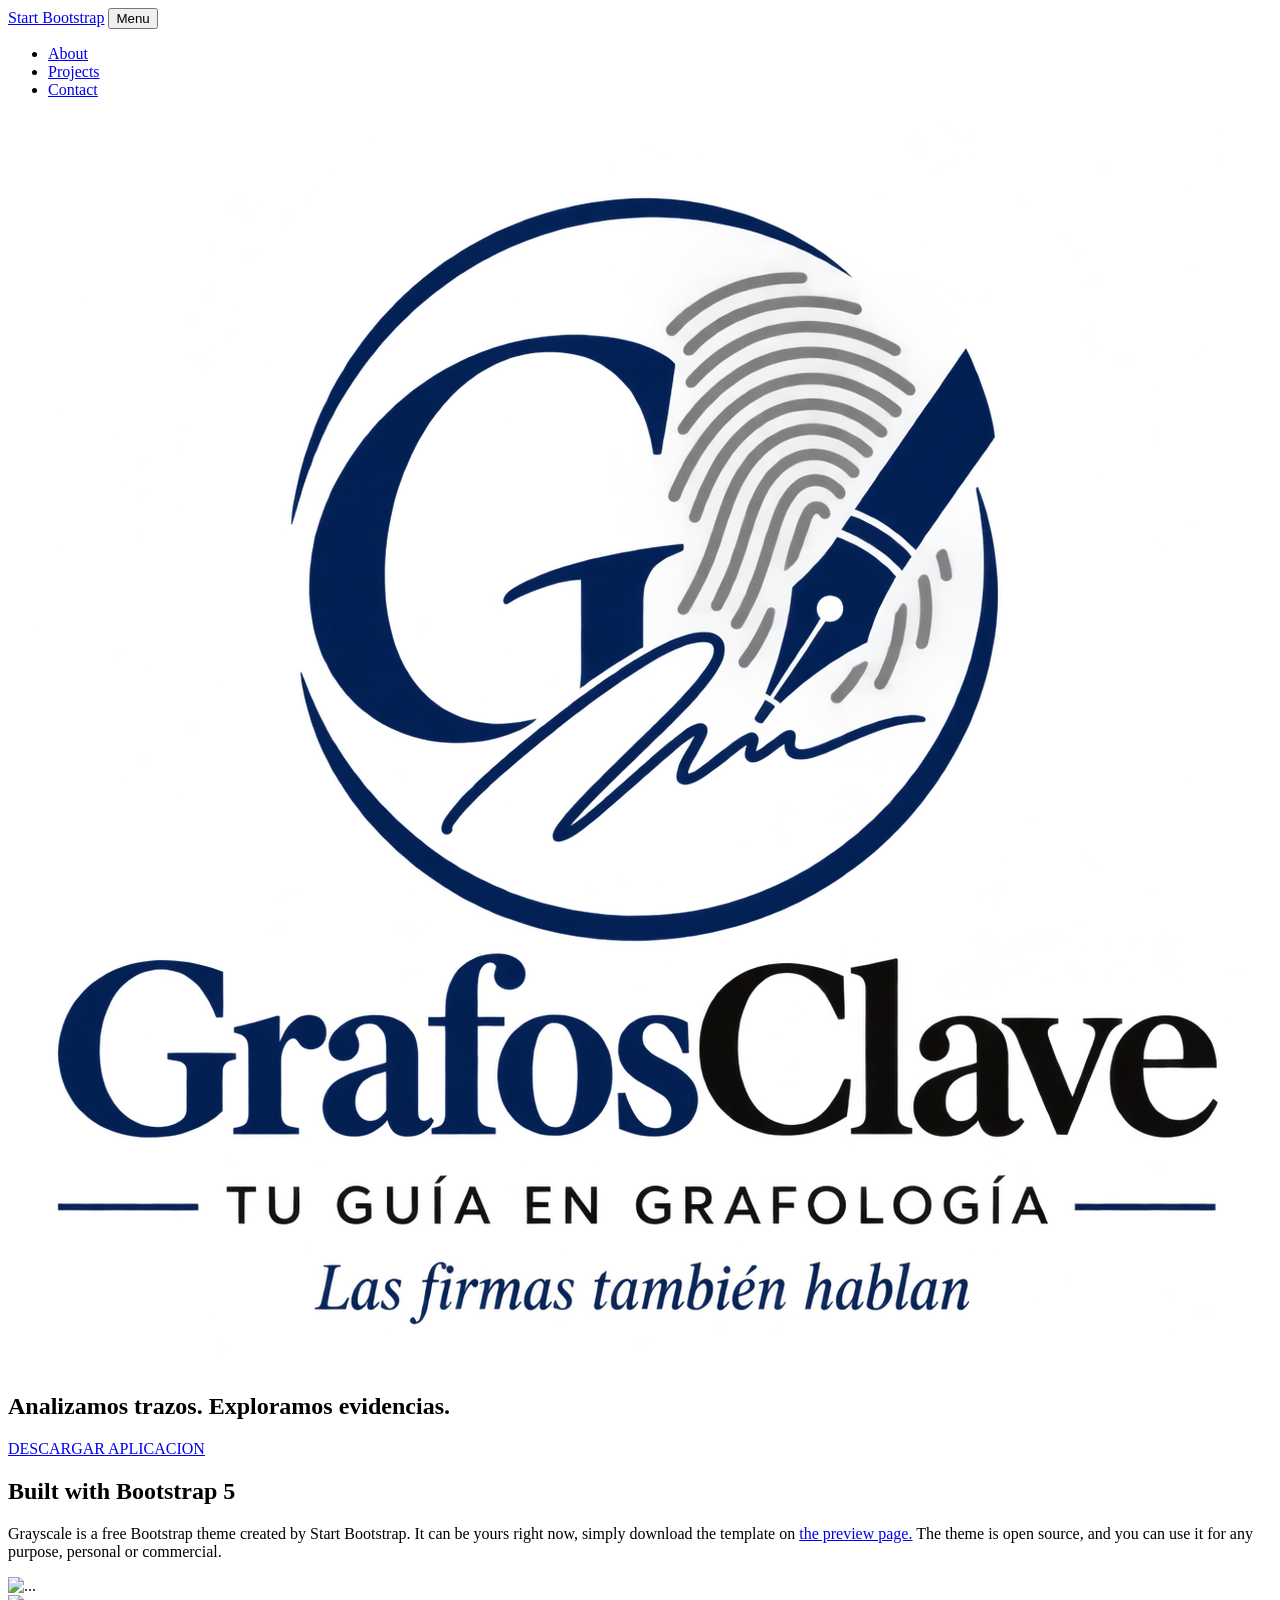
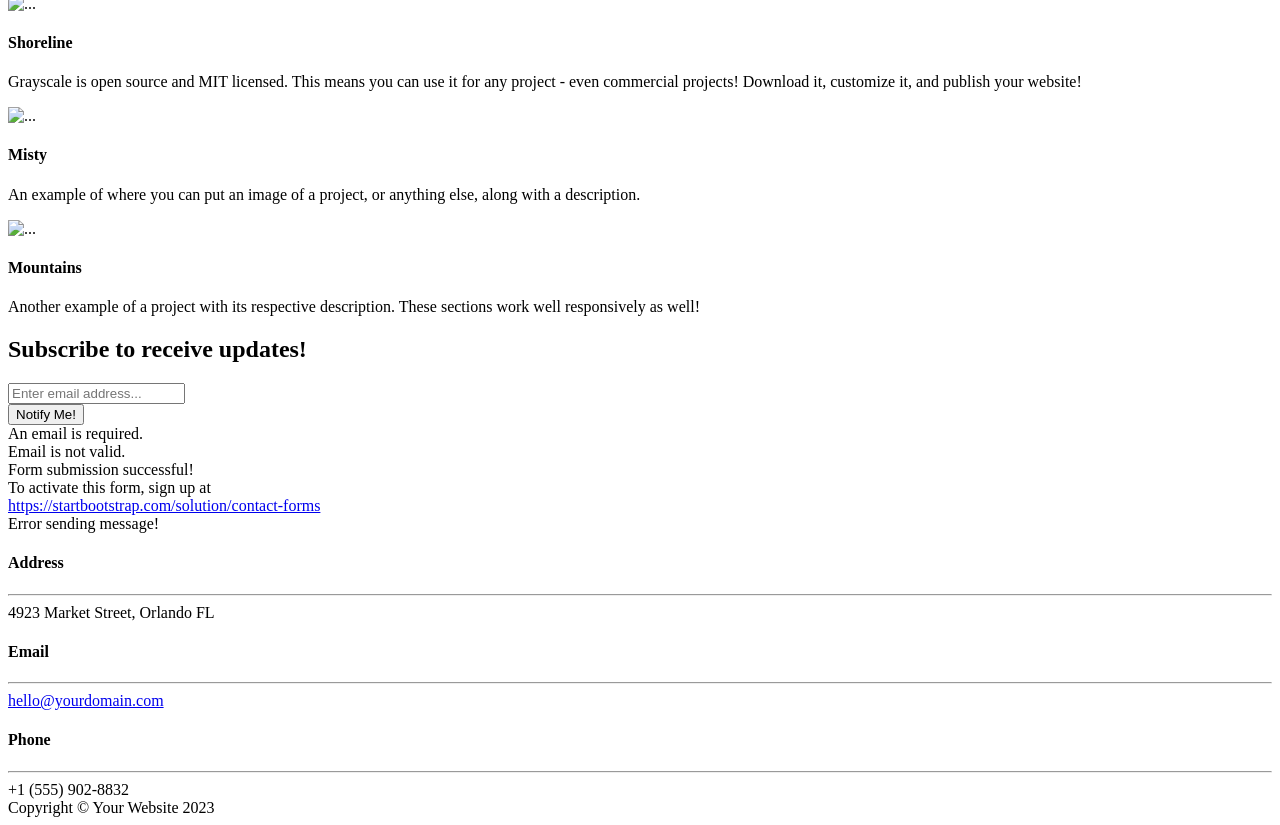
==== index.html @ 54fe7eb7 "Update index.html" ====
<!DOCTYPE html>
<html lang="en">
    <head>
        <meta charset="utf-8" />
        <meta name="viewport" content="width=device-width, initial-scale=1, shrink-to-fit=no" />
        <meta name="description" content="" />
        <meta name="author" content="" />
        <title>Grayscale - Start Bootstrap Theme</title>
        <link rel="icon" type="image/x-icon" href="assets/favicon.ico" />
        <!-- Font Awesome icons (free version)-->
        <script src="https://use.fontawesome.com/releases/v6.3.0/js/all.js" crossorigin="anonymous"></script>
        <!-- Google fonts-->
        <link href="https://fonts.googleapis.com/css?family=Varela+Round" rel="stylesheet" />
        <link href="https://fonts.googleapis.com/css?family=Nunito:200,200i,300,300i,400,400i,600,600i,700,700i,800,800i,900,900i" rel="stylesheet" />
        <!-- Core theme CSS (includes Bootstrap)-->
        <link href="css/styles.css" rel="stylesheet" />
    </head>
    <body id="page-top">
        <!-- Navigation-->
        <nav class="navbar navbar-expand-lg navbar-light fixed-top" id="mainNav">
            <div class="container px-4 px-lg-5">
                <a class="navbar-brand" href="#page-top">Start Bootstrap</a>
                <button class="navbar-toggler navbar-toggler-right" type="button" data-bs-toggle="collapse" data-bs-target="#navbarResponsive" aria-controls="navbarResponsive" aria-expanded="false" aria-label="Toggle navigation">
                    Menu
                    <i class="fas fa-bars"></i>
                </button>
                <div class="collapse navbar-collapse" id="navbarResponsive">
                    <ul class="navbar-nav ms-auto">
                        <li class="nav-item"><a class="nav-link" href="#about">About</a></li>
                        <li class="nav-item"><a class="nav-link" href="#projects">Projects</a></li>
                        <li class="nav-item"><a class="nav-link" href="#signup">Contact</a></li>
                    </ul>
                </div>
            </div>
        </nav>
        <!-- Masthead-->
        <header class="masthead">
            <div class="container px-4 px-lg-5 d-flex h-100 align-items-center justify-content-center">
                <div class="d-flex justify-content-center">
                    <div class="text-center">
                       <img src="assets/img/grafoslogo.png"
                     alt="Logo"
                     class="logo-pagina mb-4">
                        <h2 class="text-white-50 mx-auto mt-2 mb-5">Analizamos trazos. Exploramos evidencias.</h2>
                        <a class="btn btn-primary" href="##">DESCARGAR APLICACION</a>
                    </div>
                </div>
            </div>
        </header>
        <!-- About-->
        <section class="about-section text-center" id="about">
            <div class="container px-4 px-lg-5">
                <div class="row gx-4 gx-lg-5 justify-content-center">
                    <div class="col-lg-8">
                        <h2 class="text-white mb-4">Built with Bootstrap 5</h2>
                        <p class="text-white-50">
                            Grayscale is a free Bootstrap theme created by Start Bootstrap. It can be yours right now, simply download the template on
                            <a href="https://startbootstrap.com/theme/grayscale/">the preview page.</a>
                            The theme is open source, and you can use it for any purpose, personal or commercial.
                        </p>
                    </div>
                </div>
                <img class="img-fluid" src="assets/img/ipad.png" alt="..." />
            </div>
        </section>
        <!-- Projects-->
        <section class="projects-section bg-light" id="projects">
            <div class="container px-4 px-lg-5">
                <!-- Featured Project Row-->
                <div class="row gx-0 mb-4 mb-lg-5 align-items-center">
                    <div class="col-xl-8 col-lg-7"><img class="img-fluid mb-3 mb-lg-0" src="assets/img/bg-masthead.jpg" alt="..." /></div>
                    <div class="col-xl-4 col-lg-5">
                        <div class="featured-text text-center text-lg-left">
                            <h4>Shoreline</h4>
                            <p class="text-black-50 mb-0">Grayscale is open source and MIT licensed. This means you can use it for any project - even commercial projects! Download it, customize it, and publish your website!</p>
                        </div>
                    </div>
                </div>
                <!-- Project One Row-->
                <div class="row gx-0 mb-5 mb-lg-0 justify-content-center">
                    <div class="col-lg-6"><img class="img-fluid" src="assets/img/demo-image-01.jpg" alt="..." /></div>
                    <div class="col-lg-6">
                        <div class="bg-black text-center h-100 project">
                            <div class="d-flex h-100">
                                <div class="project-text w-100 my-auto text-center text-lg-left">
                                    <h4 class="text-white">Misty</h4>
                                    <p class="mb-0 text-white-50">An example of where you can put an image of a project, or anything else, along with a description.</p>
                                </div>
                            </div>
                        </div>
                    </div>
                </div>
                <!-- Project Two Row-->
                <div class="row gx-0 justify-content-center">
                    <div class="col-lg-6"><img class="img-fluid" src="assets/img/demo-image-02.jpg" alt="..." /></div>
                    <div class="col-lg-6 order-lg-first">
                        <div class="bg-black text-center h-100 project">
                            <div class="d-flex h-100">
                                <div class="project-text w-100 my-auto text-center text-lg-right">
                                    <h4 class="text-white">Mountains</h4>
                                    <p class="mb-0 text-white-50">Another example of a project with its respective description. These sections work well responsively as well!</p>
                                </div>
                            </div>
                        </div>
                    </div>
                </div>
            </div>
        </section>
        <!-- Signup-->
        <section class="signup-section" id="signup">
            <div class="container px-4 px-lg-5">
                <div class="row gx-4 gx-lg-5">
                    <div class="col-md-10 col-lg-8 mx-auto text-center">
                        <i class="far fa-paper-plane fa-2x mb-2 text-white"></i>
                        <h2 class="text-white mb-5">Subscribe to receive updates!</h2>
                        <!-- * * * * * * * * * * * * * * *-->
                        <!-- * * SB Forms Contact Form * *-->
                        <!-- * * * * * * * * * * * * * * *-->
                        <!-- This form is pre-integrated with SB Forms.-->
                        <!-- To make this form functional, sign up at-->
                        <!-- https://startbootstrap.com/solution/contact-forms-->
                        <!-- to get an API token!-->
                        <form class="form-signup" id="contactForm" data-sb-form-api-token="API_TOKEN">
                            <!-- Email address input-->
                            <div class="row input-group-newsletter">
                                <div class="col"><input class="form-control" id="emailAddress" type="email" placeholder="Enter email address..." aria-label="Enter email address..." data-sb-validations="required,email" /></div>
                                <div class="col-auto"><button class="btn btn-primary disabled" id="submitButton" type="submit">Notify Me!</button></div>
                            </div>
                            <div class="invalid-feedback mt-2" data-sb-feedback="emailAddress:required">An email is required.</div>
                            <div class="invalid-feedback mt-2" data-sb-feedback="emailAddress:email">Email is not valid.</div>
                            <!-- Submit success message-->
                            <!---->
                            <!-- This is what your users will see when the form-->
                            <!-- has successfully submitted-->
                            <div class="d-none" id="submitSuccessMessage">
                                <div class="text-center mb-3 mt-2 text-white">
                                    <div class="fw-bolder">Form submission successful!</div>
                                    To activate this form, sign up at
                                    <br />
                                    <a href="https://startbootstrap.com/solution/contact-forms">https://startbootstrap.com/solution/contact-forms</a>
                                </div>
                            </div>
                            <!-- Submit error message-->
                            <!---->
                            <!-- This is what your users will see when there is-->
                            <!-- an error submitting the form-->
                            <div class="d-none" id="submitErrorMessage"><div class="text-center text-danger mb-3 mt-2">Error sending message!</div></div>
                        </form>
                    </div>
                </div>
            </div>
        </section>
        <!-- Contact-->
        <section class="contact-section bg-black">
            <div class="container px-4 px-lg-5">
                <div class="row gx-4 gx-lg-5">
                    <div class="col-md-4 mb-3 mb-md-0">
                        <div class="card py-4 h-100">
                            <div class="card-body text-center">
                                <i class="fas fa-map-marked-alt text-primary mb-2"></i>
                                <h4 class="text-uppercase m-0">Address</h4>
                                <hr class="my-4 mx-auto" />
                                <div class="small text-black-50">4923 Market Street, Orlando FL</div>
                            </div>
                        </div>
                    </div>
                    <div class="col-md-4 mb-3 mb-md-0">
                        <div class="card py-4 h-100">
                            <div class="card-body text-center">
                                <i class="fas fa-envelope text-primary mb-2"></i>
                                <h4 class="text-uppercase m-0">Email</h4>
                                <hr class="my-4 mx-auto" />
                                <div class="small text-black-50"><a href="#!">hello@yourdomain.com</a></div>
                            </div>
                        </div>
                    </div>
                    <div class="col-md-4 mb-3 mb-md-0">
                        <div class="card py-4 h-100">
                            <div class="card-body text-center">
                                <i class="fas fa-mobile-alt text-primary mb-2"></i>
                                <h4 class="text-uppercase m-0">Phone</h4>
                                <hr class="my-4 mx-auto" />
                                <div class="small text-black-50">+1 (555) 902-8832</div>
                            </div>
                        </div>
                    </div>
                </div>
                <div class="social d-flex justify-content-center">
                    <a class="mx-2" href="#!"><i class="fab fa-twitter"></i></a>
                    <a class="mx-2" href="#!"><i class="fab fa-facebook-f"></i></a>
                    <a class="mx-2" href="#!"><i class="fab fa-github"></i></a>
                </div>
            </div>
        </section>
        <!-- Footer-->
        <footer class="footer bg-black small text-center text-white-50"><div class="container px-4 px-lg-5">Copyright &copy; Your Website 2023</div></footer>
        <!-- Bootstrap core JS-->
        <script src="https://cdn.jsdelivr.net/npm/bootstrap@5.2.3/dist/js/bootstrap.bundle.min.js"></script>
        <!-- Core theme JS-->
        <script src="js/scripts.js"></script>
        <!-- * * * * * * * * * * * * * * * * * * * * * * * * * * * * * * * * * * * * * * * *-->
        <!-- * *                               SB Forms JS                               * *-->
        <!-- * * Activate your form at https://startbootstrap.com/solution/contact-forms * *-->
        <!-- * * * * * * * * * * * * * * * * * * * * * * * * * * * * * * * * * * * * * * * *-->
        <script src="https://cdn.startbootstrap.com/sb-forms-latest.js"></script>
    </body>
</html>
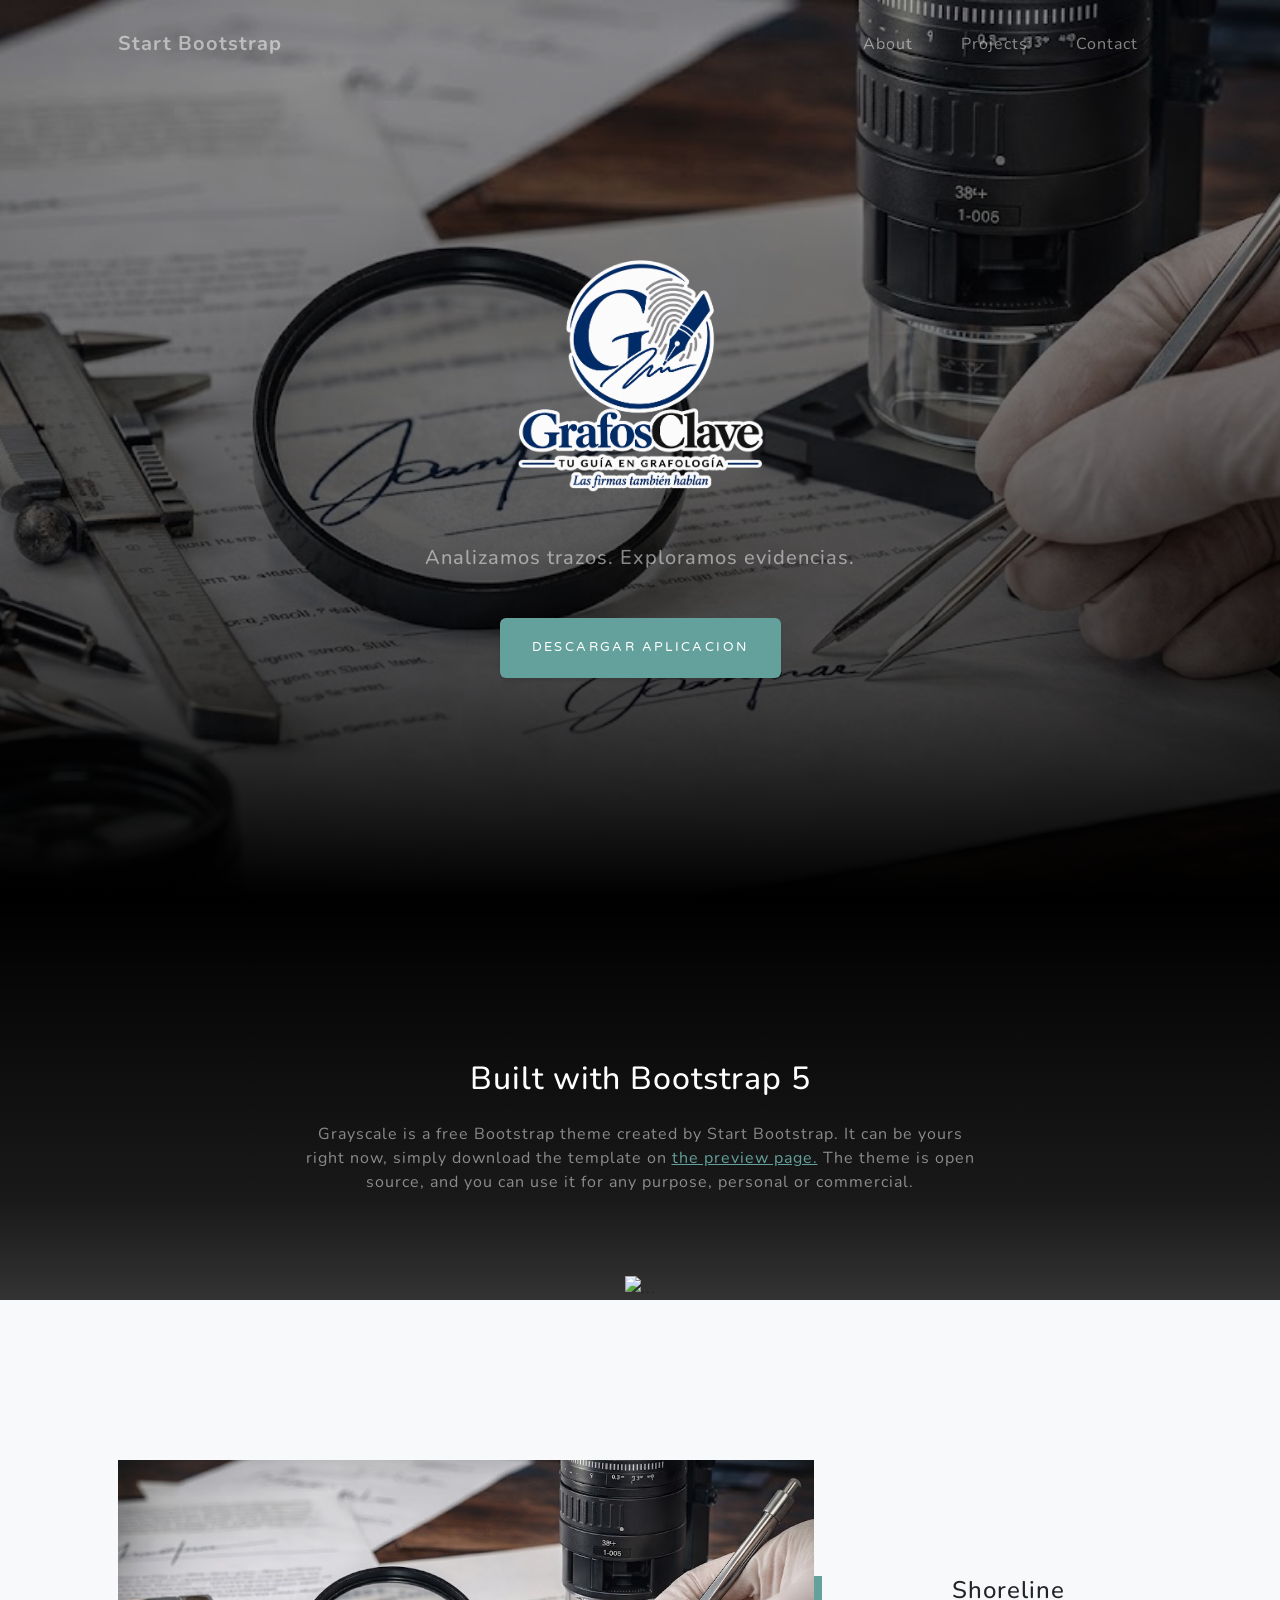
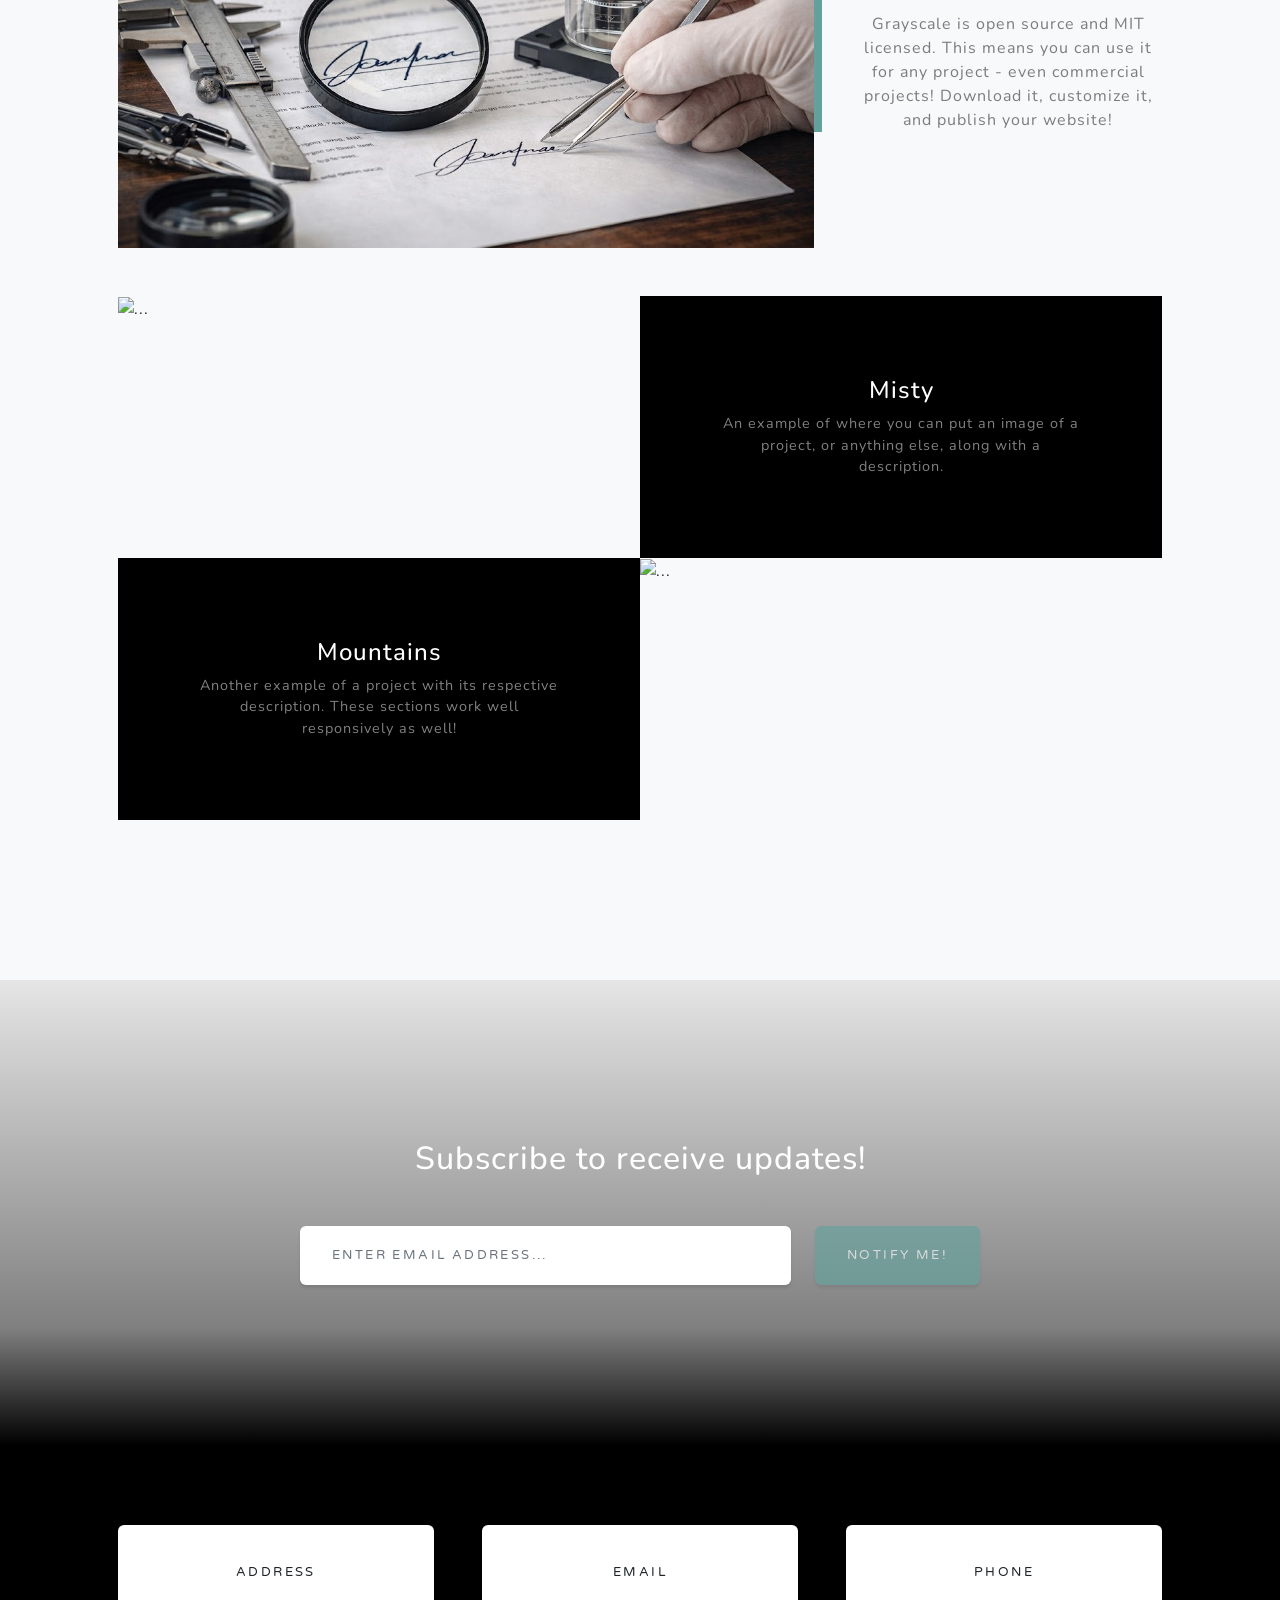
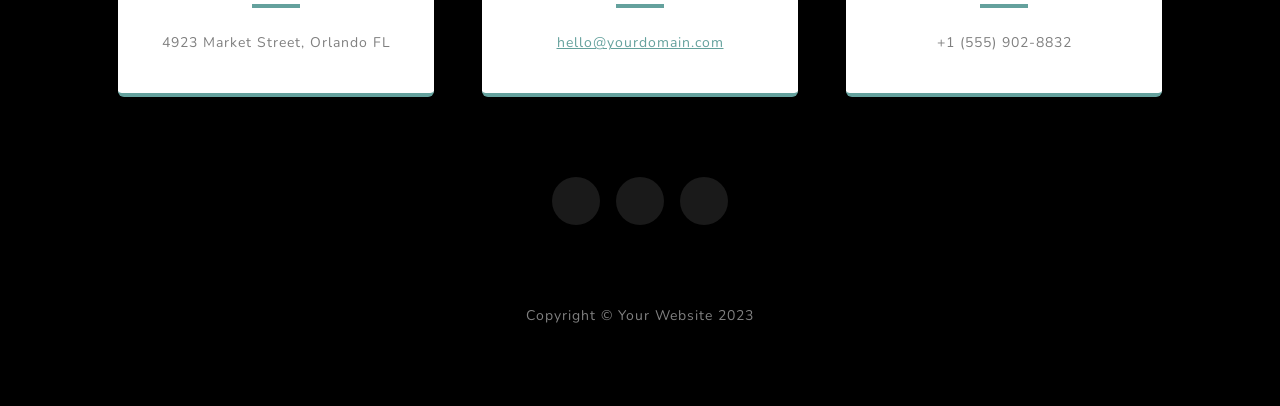
==== commit 4dfd7a1f: "Update index.html" ====
--- a/index.html
+++ b/index.html
@@ -38,7 +38,7 @@
             <div class="container px-4 px-lg-5 d-flex h-100 align-items-center justify-content-center">
                 <div class="d-flex justify-content-center">
                     <div class="text-center">
-                       <img src="assets/img/grafoslogo.png"
+                       <img src="assets/img/Grafoslogo.png"
                      alt="Logo"
                      class="logo-pagina mb-4">
                         <h2 class="text-white-50 mx-auto mt-2 mb-5">Analizamos trazos. Exploramos evidencias.</h2>
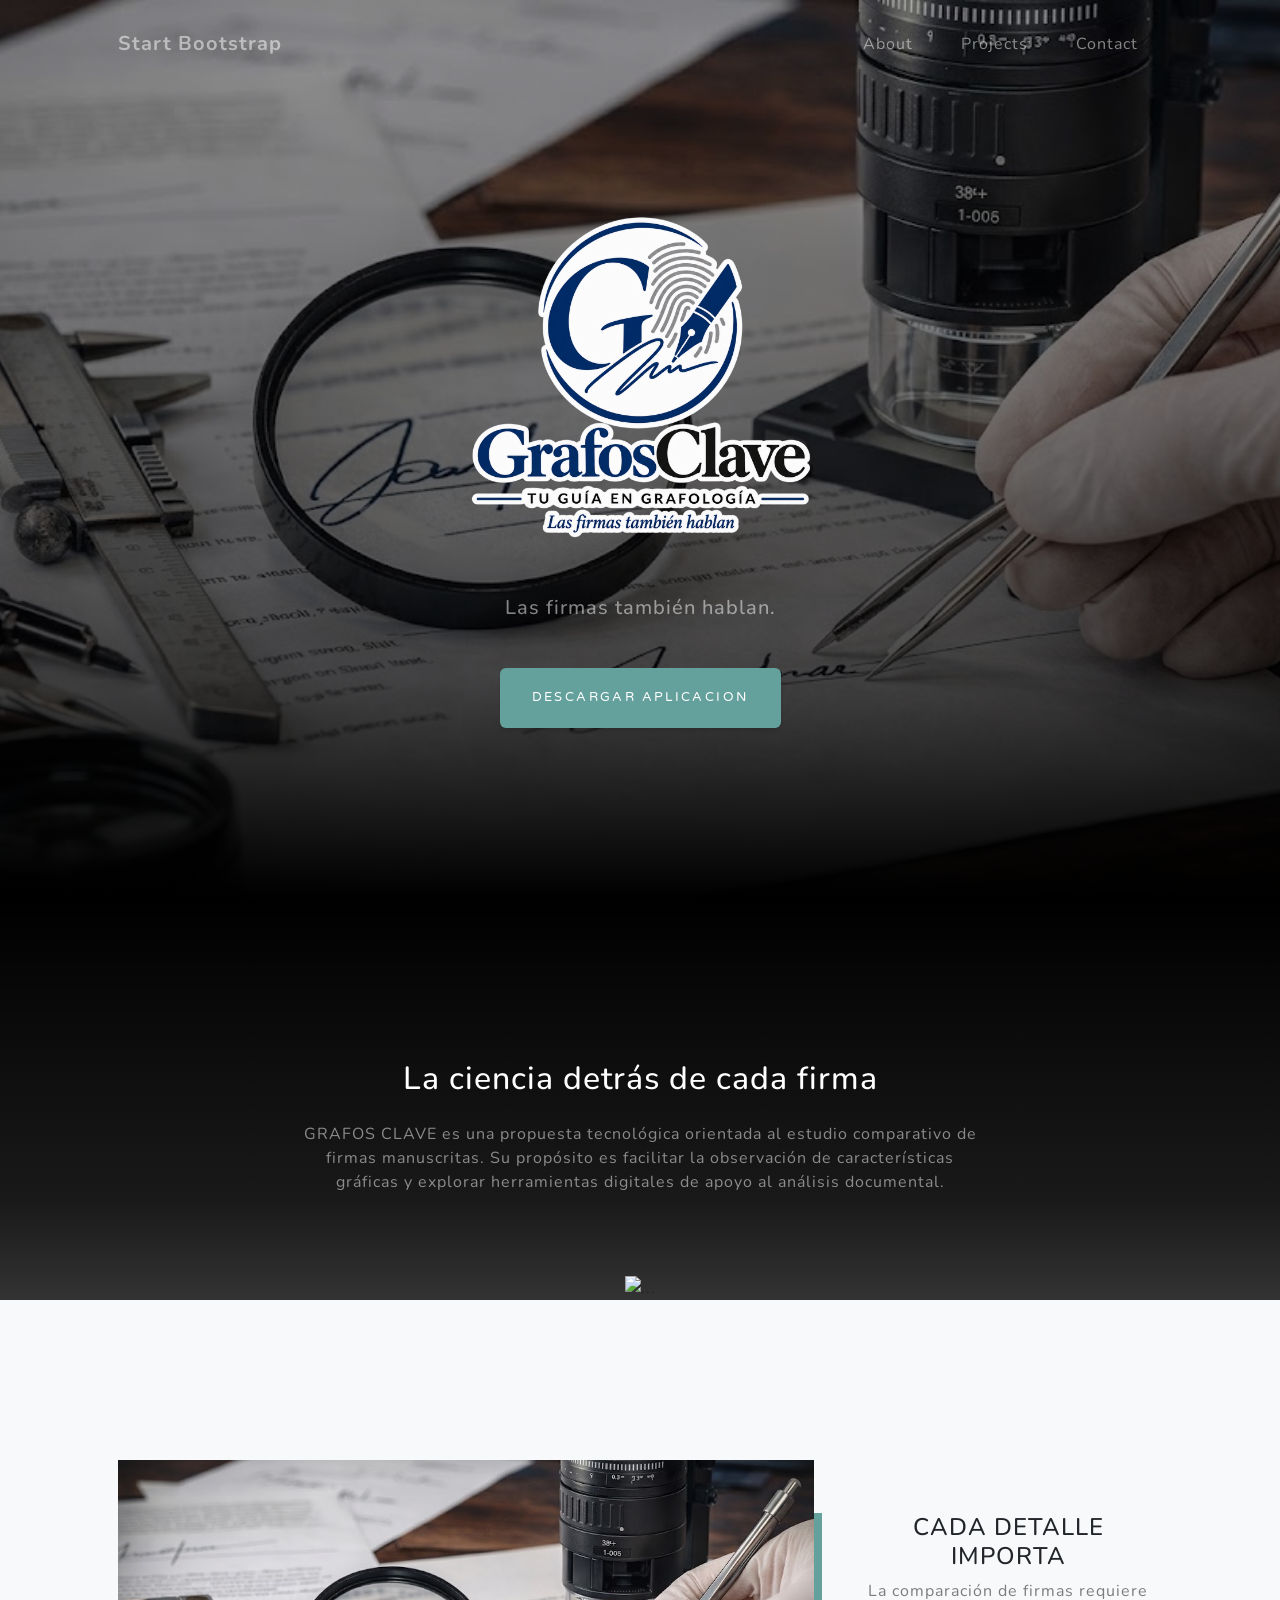
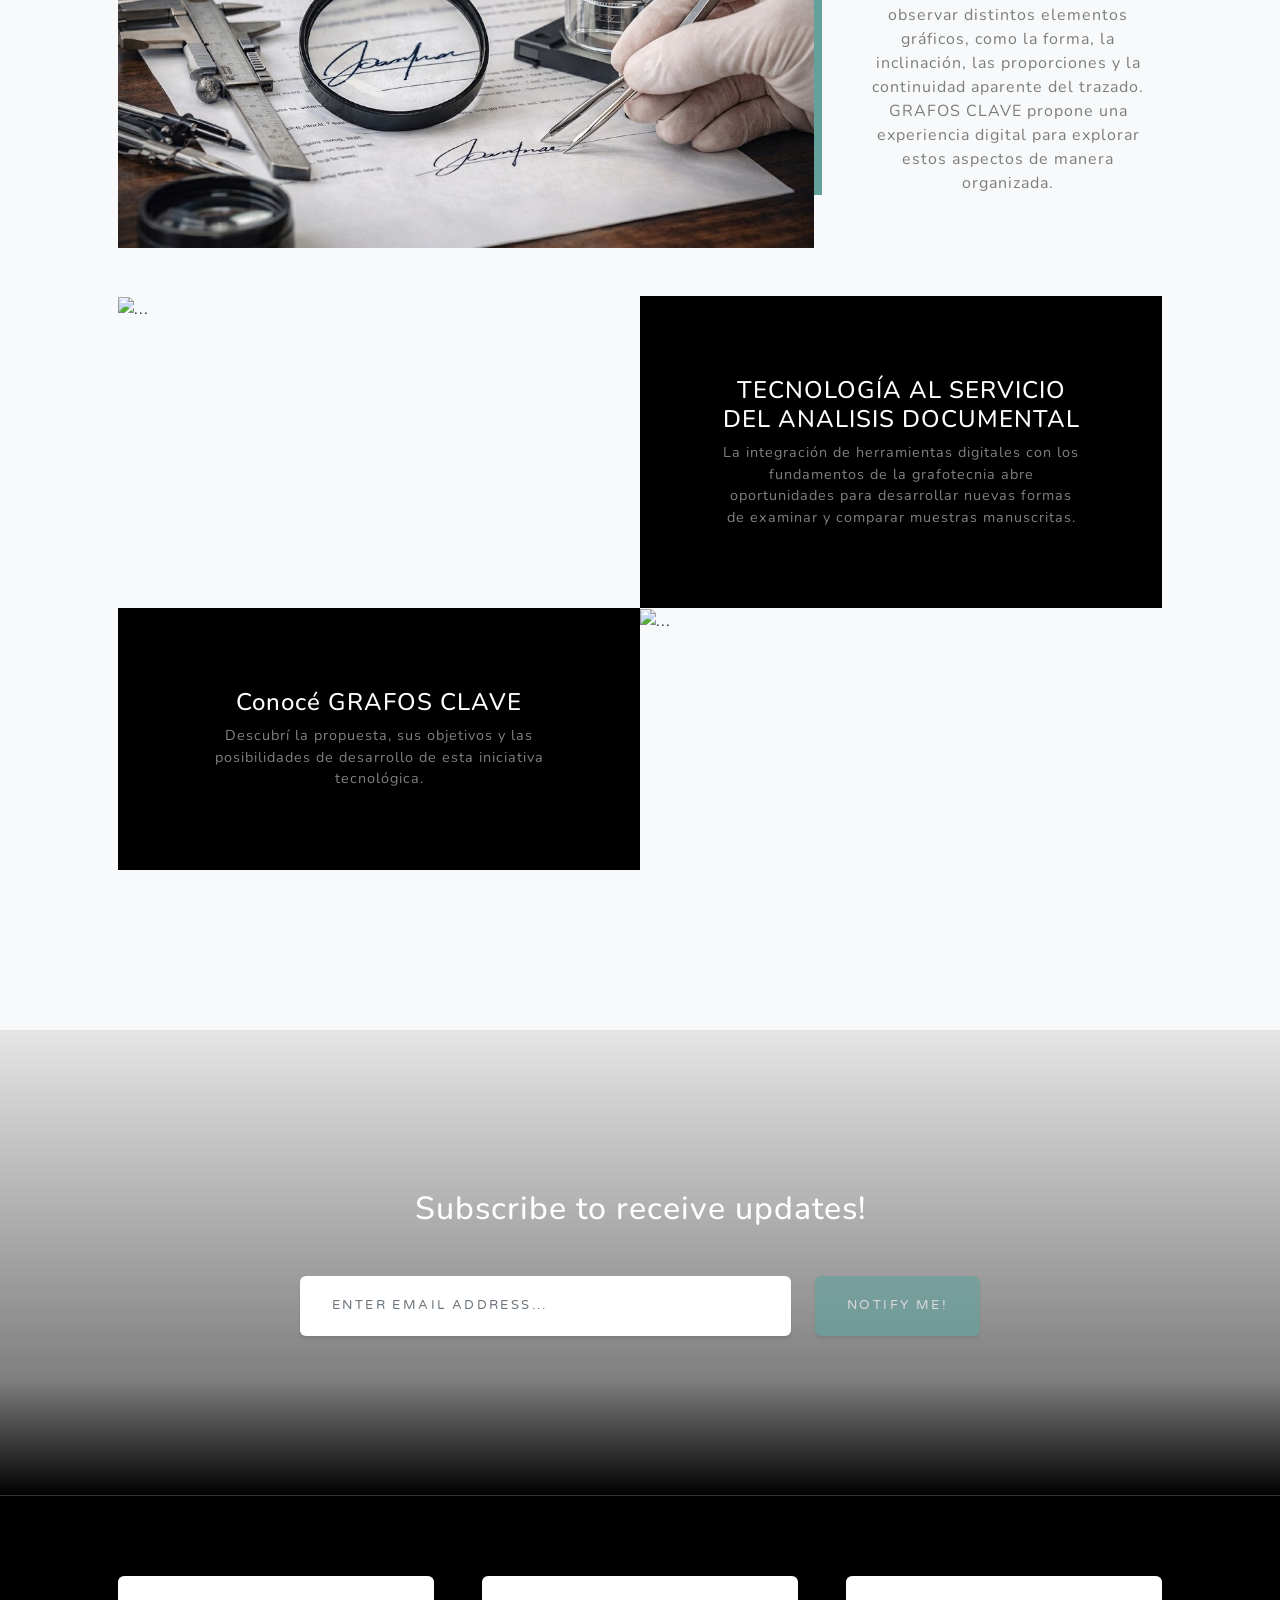
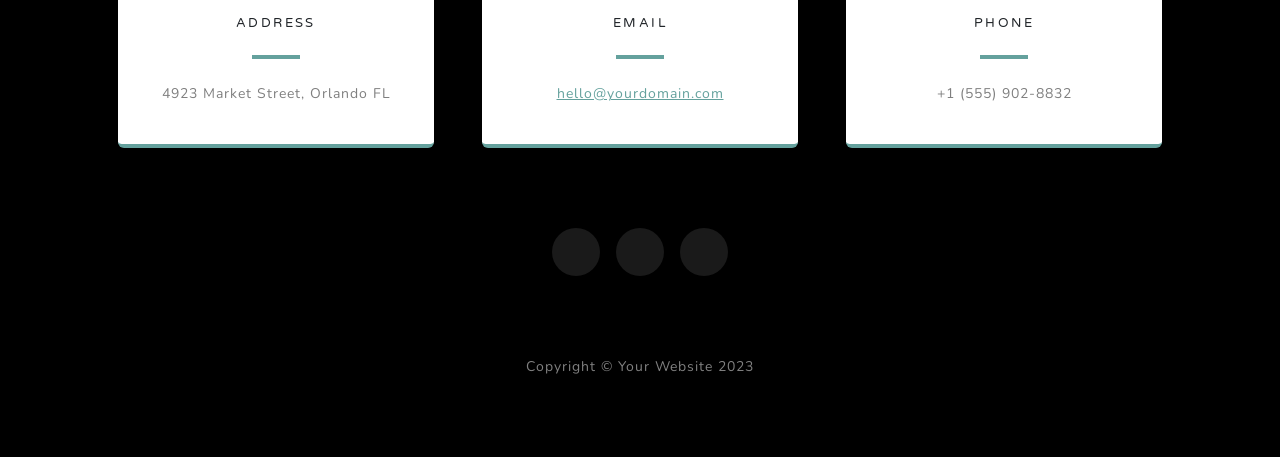
==== commit c3528e77: "Update index.html" ====
--- a/index.html
+++ b/index.html
@@ -41,7 +41,7 @@
                        <img src="assets/img/Grafoslogo.png"
                      alt="Logo"
                      class="logo-pagina mb-4">
-                        <h2 class="text-white-50 mx-auto mt-2 mb-5">Analizamos trazos. Exploramos evidencias.</h2>
+                        <h2 class="text-white-50 mx-auto mt-2 mb-5">Las firmas también hablan.</h2>
                         <a class="btn btn-primary" href="##">DESCARGAR APLICACION</a>
                     </div>
                 </div>
@@ -52,12 +52,8 @@
             <div class="container px-4 px-lg-5">
                 <div class="row gx-4 gx-lg-5 justify-content-center">
                     <div class="col-lg-8">
-                        <h2 class="text-white mb-4">Built with Bootstrap 5</h2>
-                        <p class="text-white-50">
-                            Grayscale is a free Bootstrap theme created by Start Bootstrap. It can be yours right now, simply download the template on
-                            <a href="https://startbootstrap.com/theme/grayscale/">the preview page.</a>
-                            The theme is open source, and you can use it for any purpose, personal or commercial.
-                        </p>
+                        <h2 class="text-white mb-4">La ciencia detrás de cada firma</h2>
+                        <p class="text-white-50">GRAFOS CLAVE es una propuesta tecnológica orientada al estudio comparativo de firmas manuscritas. Su propósito es facilitar la observación de características gráficas y explorar herramientas digitales de apoyo al análisis documental.</p>
                     </div>
                 </div>
                 <img class="img-fluid" src="assets/img/ipad.png" alt="..." />
@@ -71,8 +67,8 @@
                     <div class="col-xl-8 col-lg-7"><img class="img-fluid mb-3 mb-lg-0" src="assets/img/bg-masthead.jpg" alt="..." /></div>
                     <div class="col-xl-4 col-lg-5">
                         <div class="featured-text text-center text-lg-left">
-                            <h4>Shoreline</h4>
-                            <p class="text-black-50 mb-0">Grayscale is open source and MIT licensed. This means you can use it for any project - even commercial projects! Download it, customize it, and publish your website!</p>
+                            <h4>CADA DETALLE IMPORTA</h4>
+                            <p class="text-black-50 mb-0">La comparación de firmas requiere observar distintos elementos gráficos, como la forma, la inclinación, las proporciones y la continuidad aparente del trazado. GRAFOS CLAVE propone una experiencia digital para explorar estos aspectos de manera organizada.</p>
                         </div>
                     </div>
                 </div>
@@ -83,8 +79,8 @@
                         <div class="bg-black text-center h-100 project">
                             <div class="d-flex h-100">
                                 <div class="project-text w-100 my-auto text-center text-lg-left">
-                                    <h4 class="text-white">Misty</h4>
-                                    <p class="mb-0 text-white-50">An example of where you can put an image of a project, or anything else, along with a description.</p>
+                                    <h4 class="text-white">TECNOLOGÍA AL SERVICIO DEL ANALISIS DOCUMENTAL</h4>
+                                    <p class="mb-0 text-white-50">La integración de herramientas digitales con los fundamentos de la grafotecnia abre oportunidades para desarrollar nuevas formas de examinar y comparar muestras manuscritas.</p>
                                 </div>
                             </div>
                         </div>
@@ -97,8 +93,8 @@
                         <div class="bg-black text-center h-100 project">
                             <div class="d-flex h-100">
                                 <div class="project-text w-100 my-auto text-center text-lg-right">
-                                    <h4 class="text-white">Mountains</h4>
-                                    <p class="mb-0 text-white-50">Another example of a project with its respective description. These sections work well responsively as well!</p>
+                                    <h4 class="text-white">Conocé GRAFOS CLAVE</h4>
+                                    <p class="mb-0 text-white-50">Descubrí la propuesta, sus objetivos y las posibilidades de desarrollo de esta iniciativa tecnológica.</p>
                                 </div>
                             </div>
                         </div>
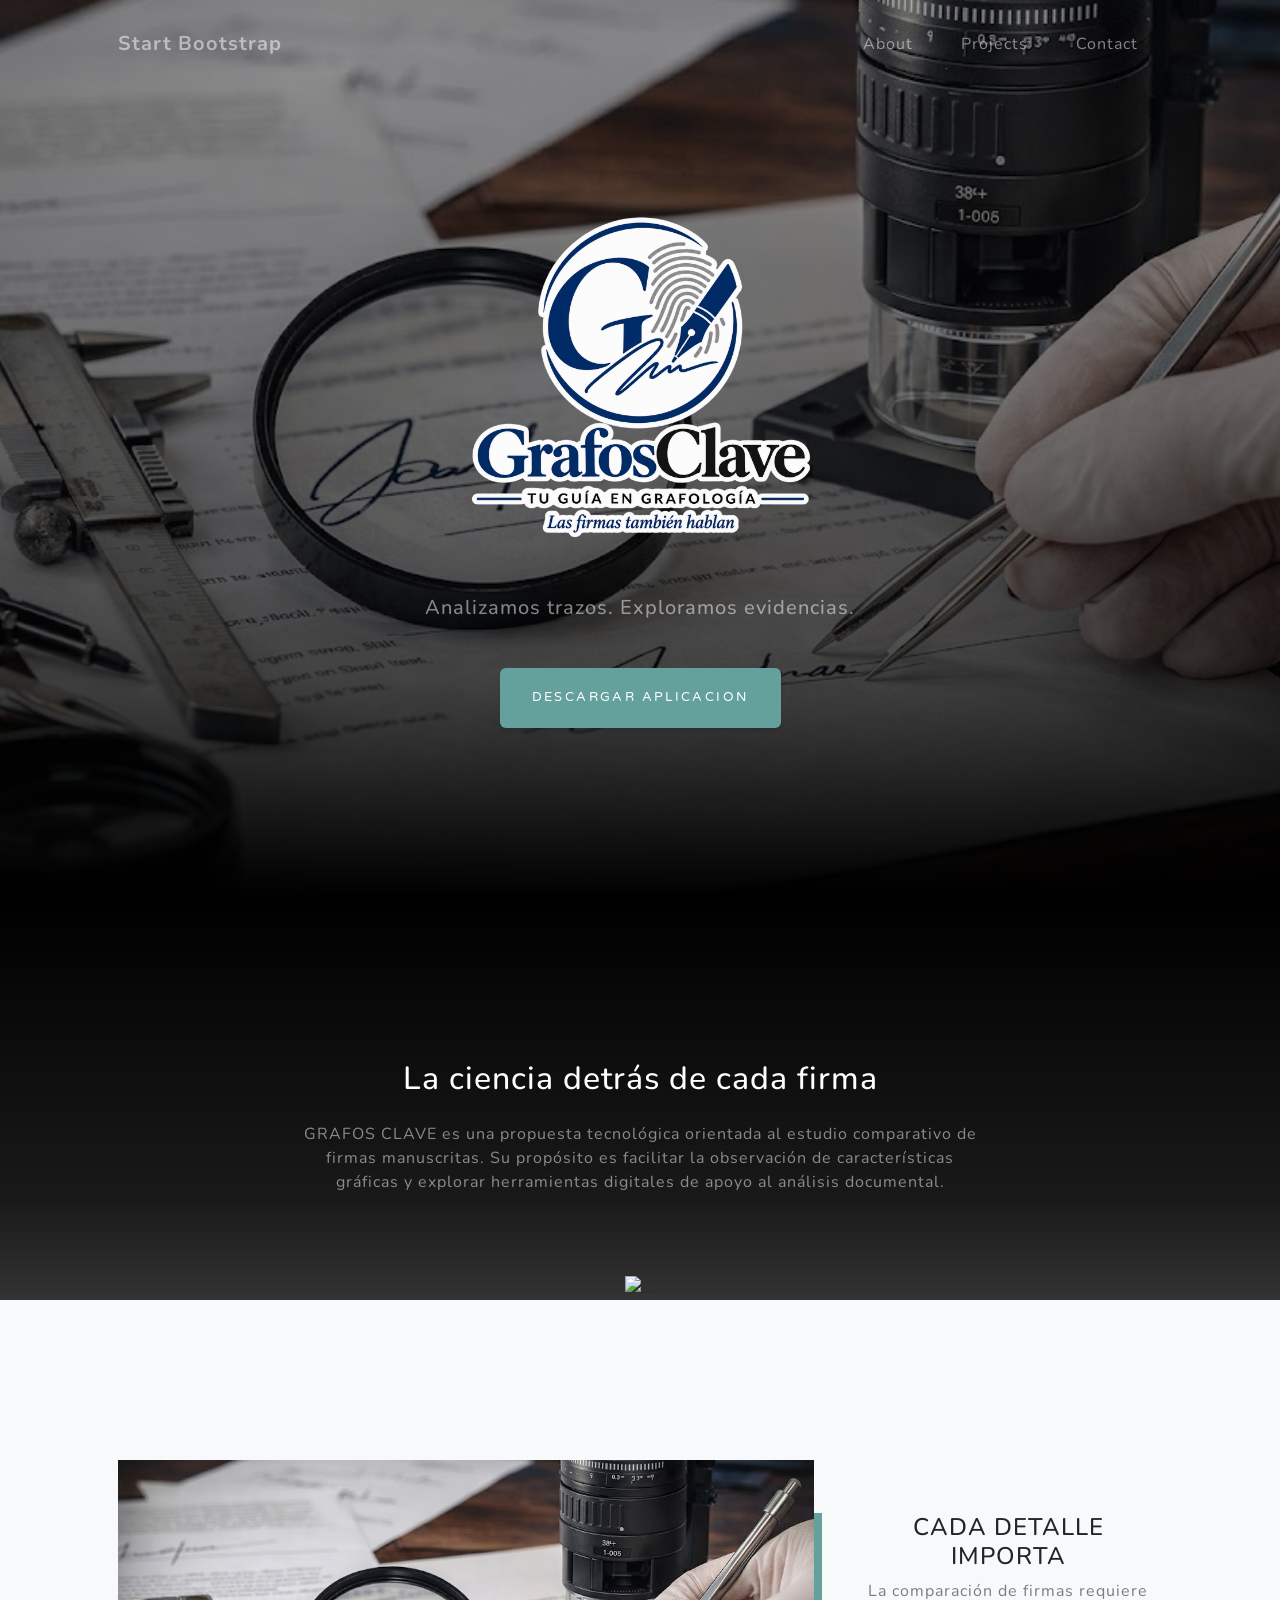
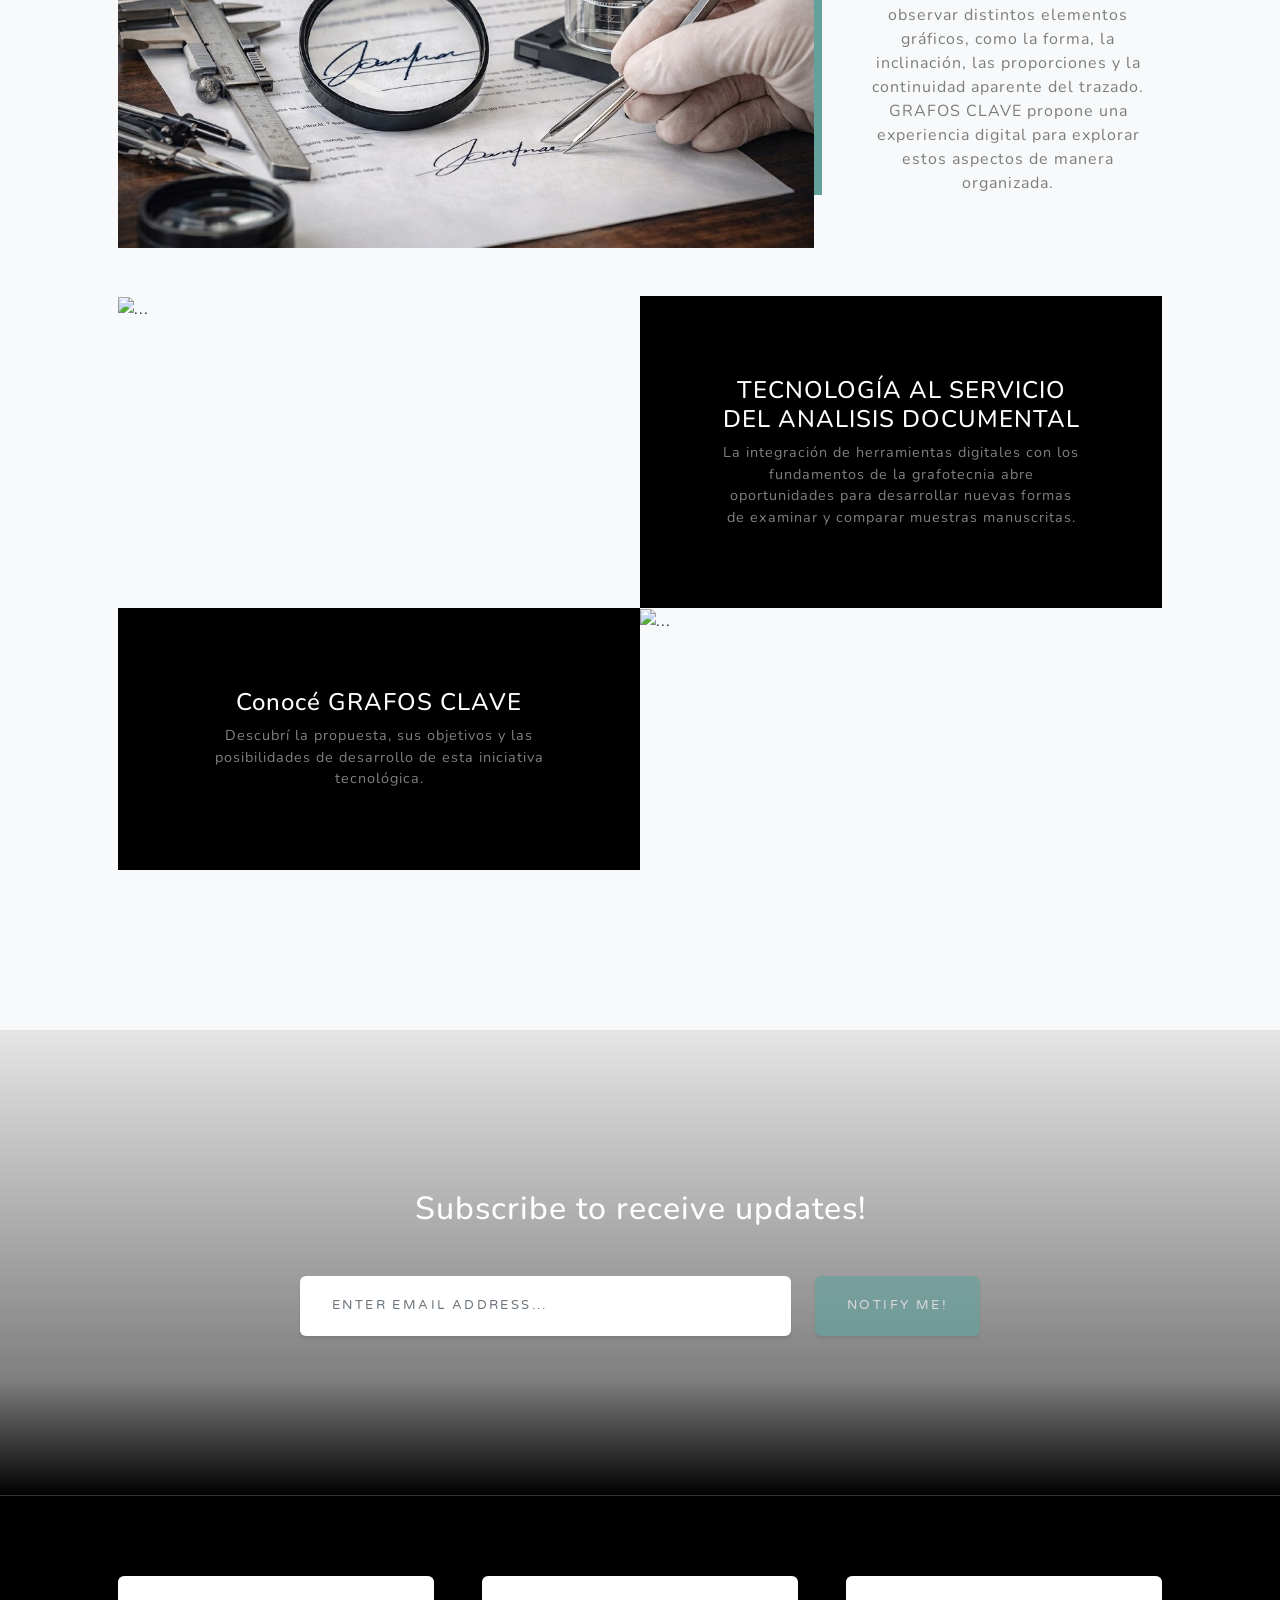
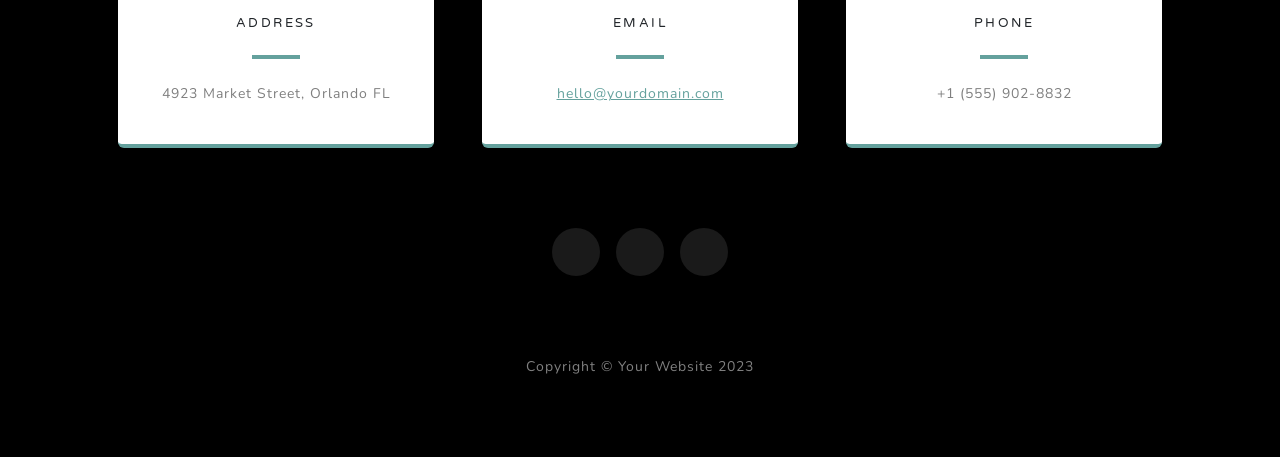
==== commit 2bd03a02: "Update index.html" ====
--- a/index.html
+++ b/index.html
@@ -41,7 +41,7 @@
                        <img src="assets/img/Grafoslogo.png"
                      alt="Logo"
                      class="logo-pagina mb-4">
-                        <h2 class="text-white-50 mx-auto mt-2 mb-5">Las firmas también hablan.</h2>
+                        <h2 class="text-white-50 mx-auto mt-2 mb-5">Analizamos trazos. Exploramos evidencias.</h2>
                         <a class="btn btn-primary" href="##">DESCARGAR APLICACION</a>
                     </div>
                 </div>
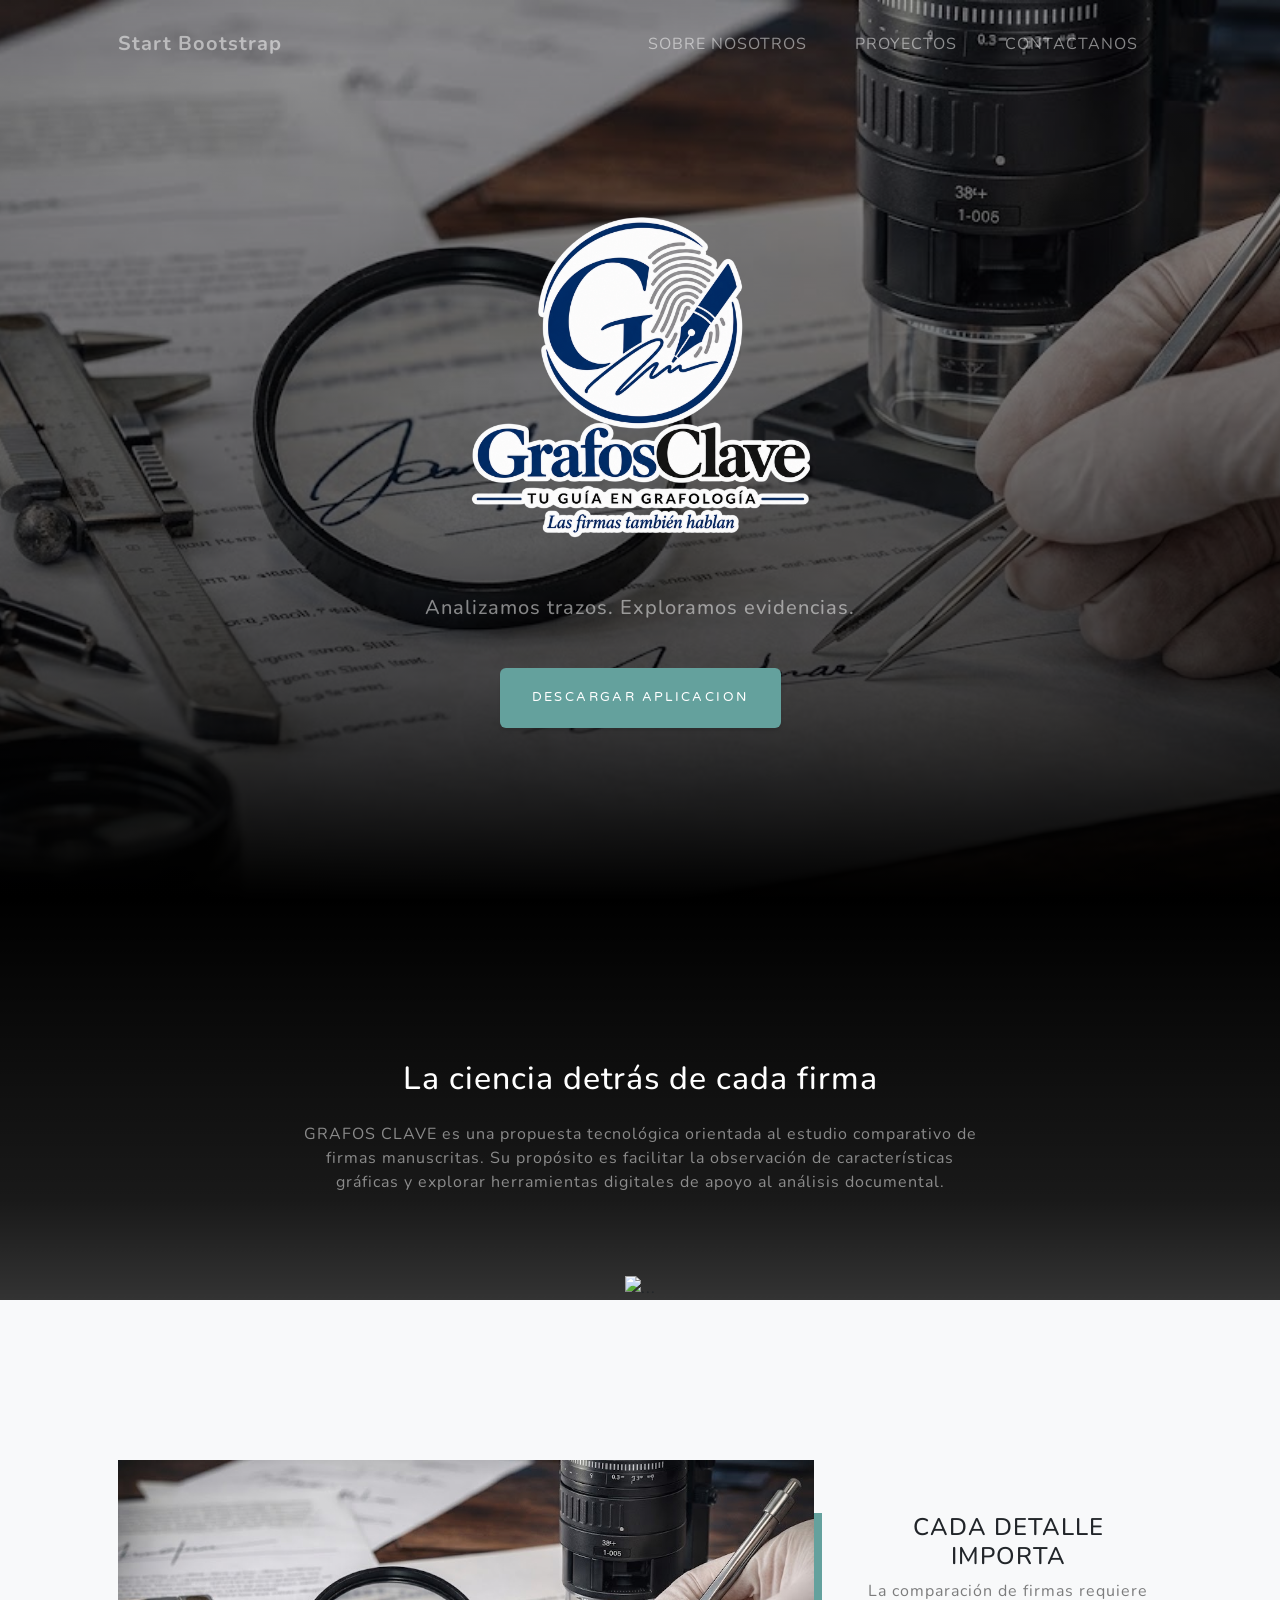
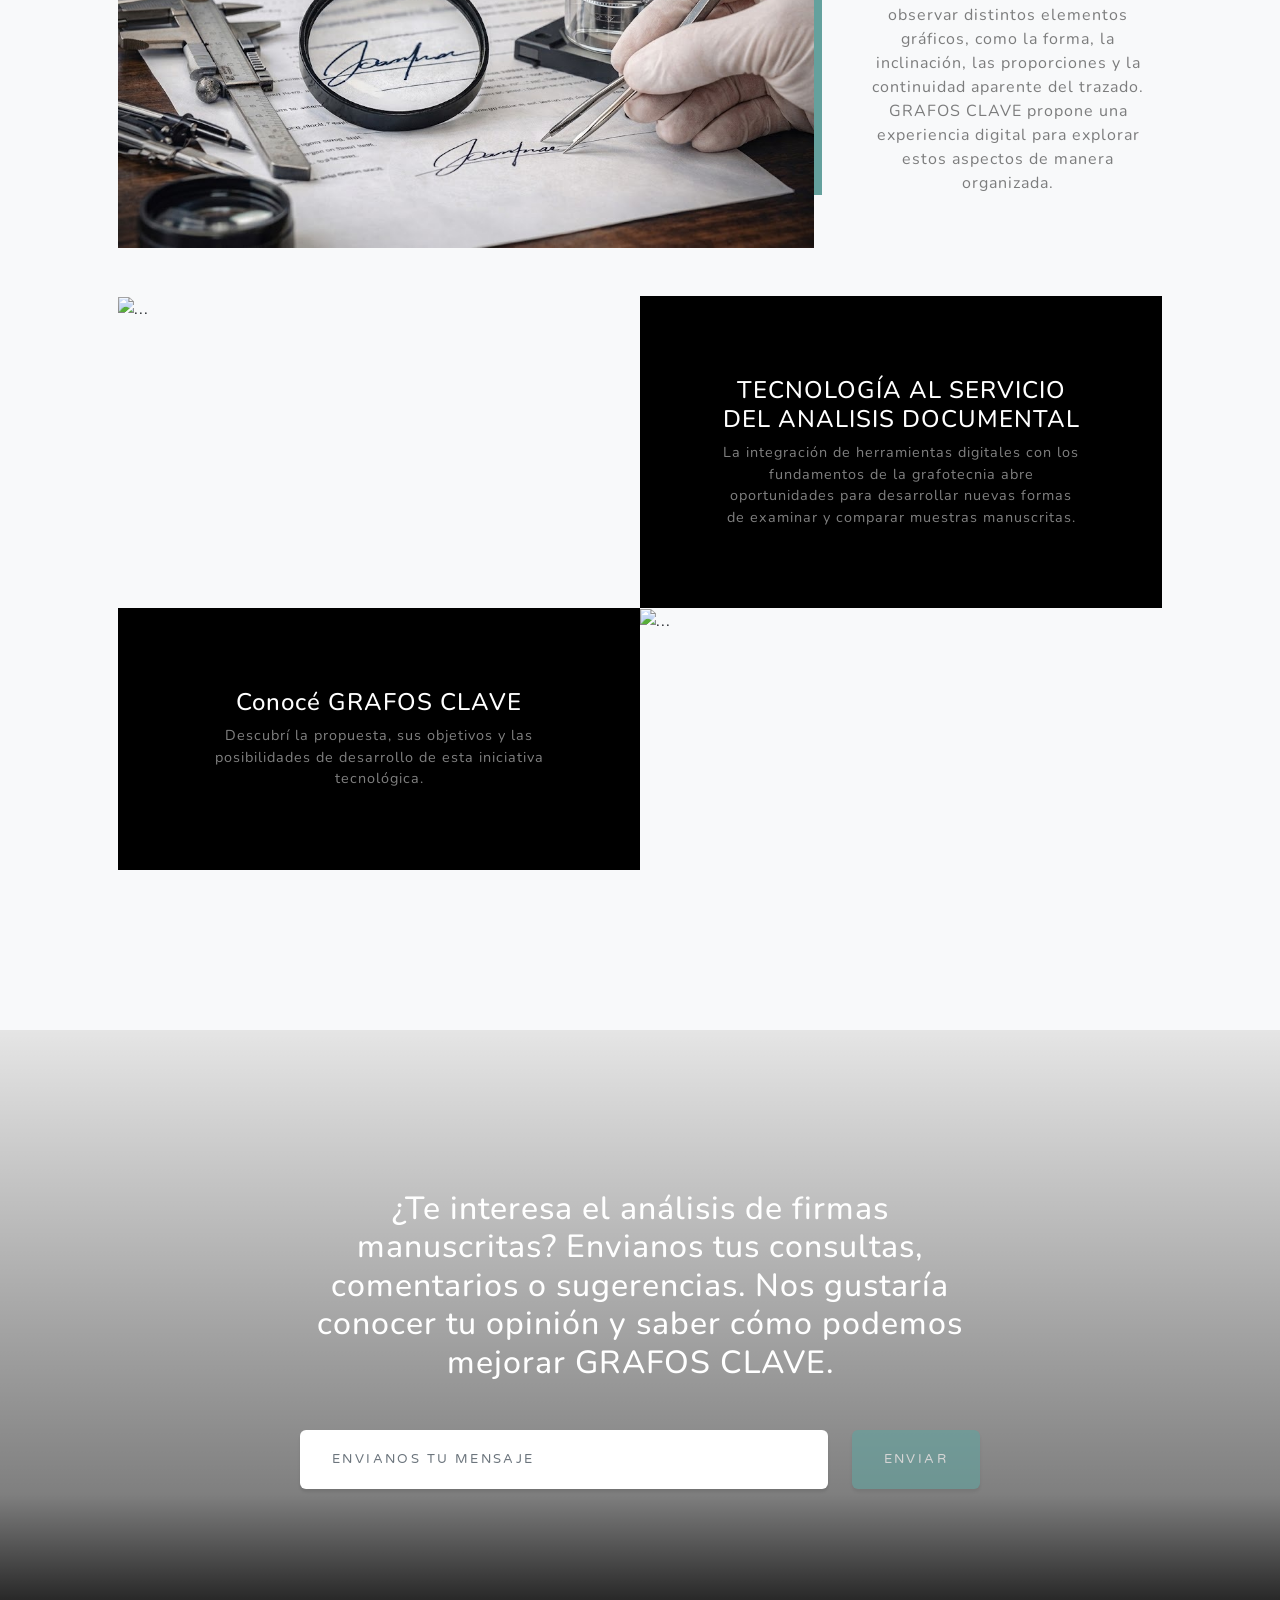
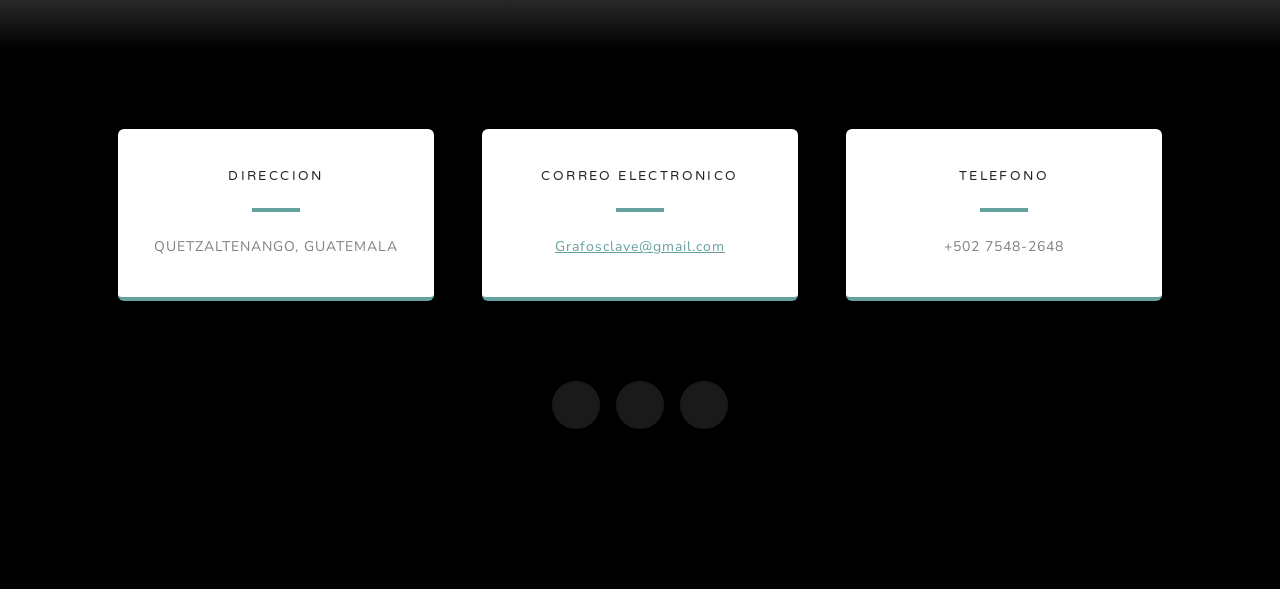
==== commit fbe5177b: "Update index.html" ====
--- a/index.html
+++ b/index.html
@@ -5,7 +5,6 @@
         <meta name="viewport" content="width=device-width, initial-scale=1, shrink-to-fit=no" />
         <meta name="description" content="" />
         <meta name="author" content="" />
-        <title>Grayscale - Start Bootstrap Theme</title>
         <link rel="icon" type="image/x-icon" href="assets/favicon.ico" />
         <!-- Font Awesome icons (free version)-->
         <script src="https://use.fontawesome.com/releases/v6.3.0/js/all.js" crossorigin="anonymous"></script>
@@ -26,9 +25,9 @@
                 </button>
                 <div class="collapse navbar-collapse" id="navbarResponsive">
                     <ul class="navbar-nav ms-auto">
-                        <li class="nav-item"><a class="nav-link" href="#about">About</a></li>
-                        <li class="nav-item"><a class="nav-link" href="#projects">Projects</a></li>
-                        <li class="nav-item"><a class="nav-link" href="#signup">Contact</a></li>
+                        <li class="nav-item"><a class="nav-link" href="#about">SOBRE NOSOTROS</a></li>
+                        <li class="nav-item"><a class="nav-link" href="#projects">PROYECTOS</a></li>
+                        <li class="nav-item"><a class="nav-link" href="#signup">CONTACTANOS</a></li>
                     </ul>
                 </div>
             </div>
@@ -108,7 +107,7 @@
                 <div class="row gx-4 gx-lg-5">
                     <div class="col-md-10 col-lg-8 mx-auto text-center">
                         <i class="far fa-paper-plane fa-2x mb-2 text-white"></i>
-                        <h2 class="text-white mb-5">Subscribe to receive updates!</h2>
+                        <h2 class="text-white mb-5">¿Te interesa el análisis de firmas manuscritas? Envianos tus consultas, comentarios o sugerencias. Nos gustaría conocer tu opinión y saber cómo podemos mejorar GRAFOS CLAVE.</h2>
                         <!-- * * * * * * * * * * * * * * *-->
                         <!-- * * SB Forms Contact Form * *-->
                         <!-- * * * * * * * * * * * * * * *-->
@@ -119,28 +118,28 @@
                         <form class="form-signup" id="contactForm" data-sb-form-api-token="API_TOKEN">
                             <!-- Email address input-->
                             <div class="row input-group-newsletter">
-                                <div class="col"><input class="form-control" id="emailAddress" type="email" placeholder="Enter email address..." aria-label="Enter email address..." data-sb-validations="required,email" /></div>
-                                <div class="col-auto"><button class="btn btn-primary disabled" id="submitButton" type="submit">Notify Me!</button></div>
-                            </div>
-                            <div class="invalid-feedback mt-2" data-sb-feedback="emailAddress:required">An email is required.</div>
-                            <div class="invalid-feedback mt-2" data-sb-feedback="emailAddress:email">Email is not valid.</div>
+                                <div class="col"><input class="form-control" id="emailAddress" type="email" placeholder="ENVIANOS TU MENSAJE" aria-label="ENVIANOS TU MENSAJE" data-sb-validations="se necesita un email" /></div>
+                                <div class="col-auto"><button class="btn btn-primary disabled" id="submitButton" type="submit">Enviar</button></div>
+                            </div>
+                            <div class="invalid-feedback mt-2" data-sb-feedback="emailAddress:required">se necesita una Email</div>
+                            <div class="invalid-feedback mt-2" data-sb-feedback="emailAddress:email">el Email no es valido</div>
                             <!-- Submit success message-->
                             <!---->
                             <!-- This is what your users will see when the form-->
                             <!-- has successfully submitted-->
                             <div class="d-none" id="submitSuccessMessage">
                                 <div class="text-center mb-3 mt-2 text-white">
-                                    <div class="fw-bolder">Form submission successful!</div>
+                                    <div class="fw-bolder">Tu mensaje fue enviado exitosamente</div>
                                     To activate this form, sign up at
                                     <br />
                                     <a href="https://startbootstrap.com/solution/contact-forms">https://startbootstrap.com/solution/contact-forms</a>
                                 </div>
                             </div>
-                            <!-- Submit error message-->
+                            <!-- error-->
                             <!---->
                             <!-- This is what your users will see when there is-->
-                            <!-- an error submitting the form-->
-                            <div class="d-none" id="submitErrorMessage"><div class="text-center text-danger mb-3 mt-2">Error sending message!</div></div>
+                            <!-- error-->
+                            <div class="d-none" id="error al subir mensaje"><div class="text-center text-danger mb-3 mt-2">error al enviar el mensaje</div></div>
                         </form>
                     </div>
                 </div>
@@ -154,9 +153,9 @@
                         <div class="card py-4 h-100">
                             <div class="card-body text-center">
                                 <i class="fas fa-map-marked-alt text-primary mb-2"></i>
-                                <h4 class="text-uppercase m-0">Address</h4>
+                                <h4 class="text-uppercase m-0">Direccion</h4>
                                 <hr class="my-4 mx-auto" />
-                                <div class="small text-black-50">4923 Market Street, Orlando FL</div>
+                                <div class="small text-black-50">QUETZALTENANGO, GUATEMALA</div>
                             </div>
                         </div>
                     </div>
@@ -164,9 +163,9 @@
                         <div class="card py-4 h-100">
                             <div class="card-body text-center">
                                 <i class="fas fa-envelope text-primary mb-2"></i>
-                                <h4 class="text-uppercase m-0">Email</h4>
+                                <h4 class="text-uppercase m-0">CORREO ELECTRONICO</h4>
                                 <hr class="my-4 mx-auto" />
-                                <div class="small text-black-50"><a href="#!">hello@yourdomain.com</a></div>
+                                <div class="small text-black-50"><a href="#!">Grafosclave@gmail.com</a></div>
                             </div>
                         </div>
                     </div>
@@ -174,9 +173,9 @@
                         <div class="card py-4 h-100">
                             <div class="card-body text-center">
                                 <i class="fas fa-mobile-alt text-primary mb-2"></i>
-                                <h4 class="text-uppercase m-0">Phone</h4>
+                                <h4 class="text-uppercase m-0">TELEFONO</h4>
                                 <hr class="my-4 mx-auto" />
-                                <div class="small text-black-50">+1 (555) 902-8832</div>
+                                <div class="small text-black-50">+502 7548-2648</div>
                             </div>
                         </div>
                     </div>
@@ -189,7 +188,7 @@
             </div>
         </section>
         <!-- Footer-->
-        <footer class="footer bg-black small text-center text-white-50"><div class="container px-4 px-lg-5">Copyright &copy; Your Website 2023</div></footer>
+        <footer class="footer bg-black small text-center text-white-50"><div class="container px-4 px-lg-5"></div></footer>
         <!-- Bootstrap core JS-->
         <script src="https://cdn.jsdelivr.net/npm/bootstrap@5.2.3/dist/js/bootstrap.bundle.min.js"></script>
         <!-- Core theme JS-->
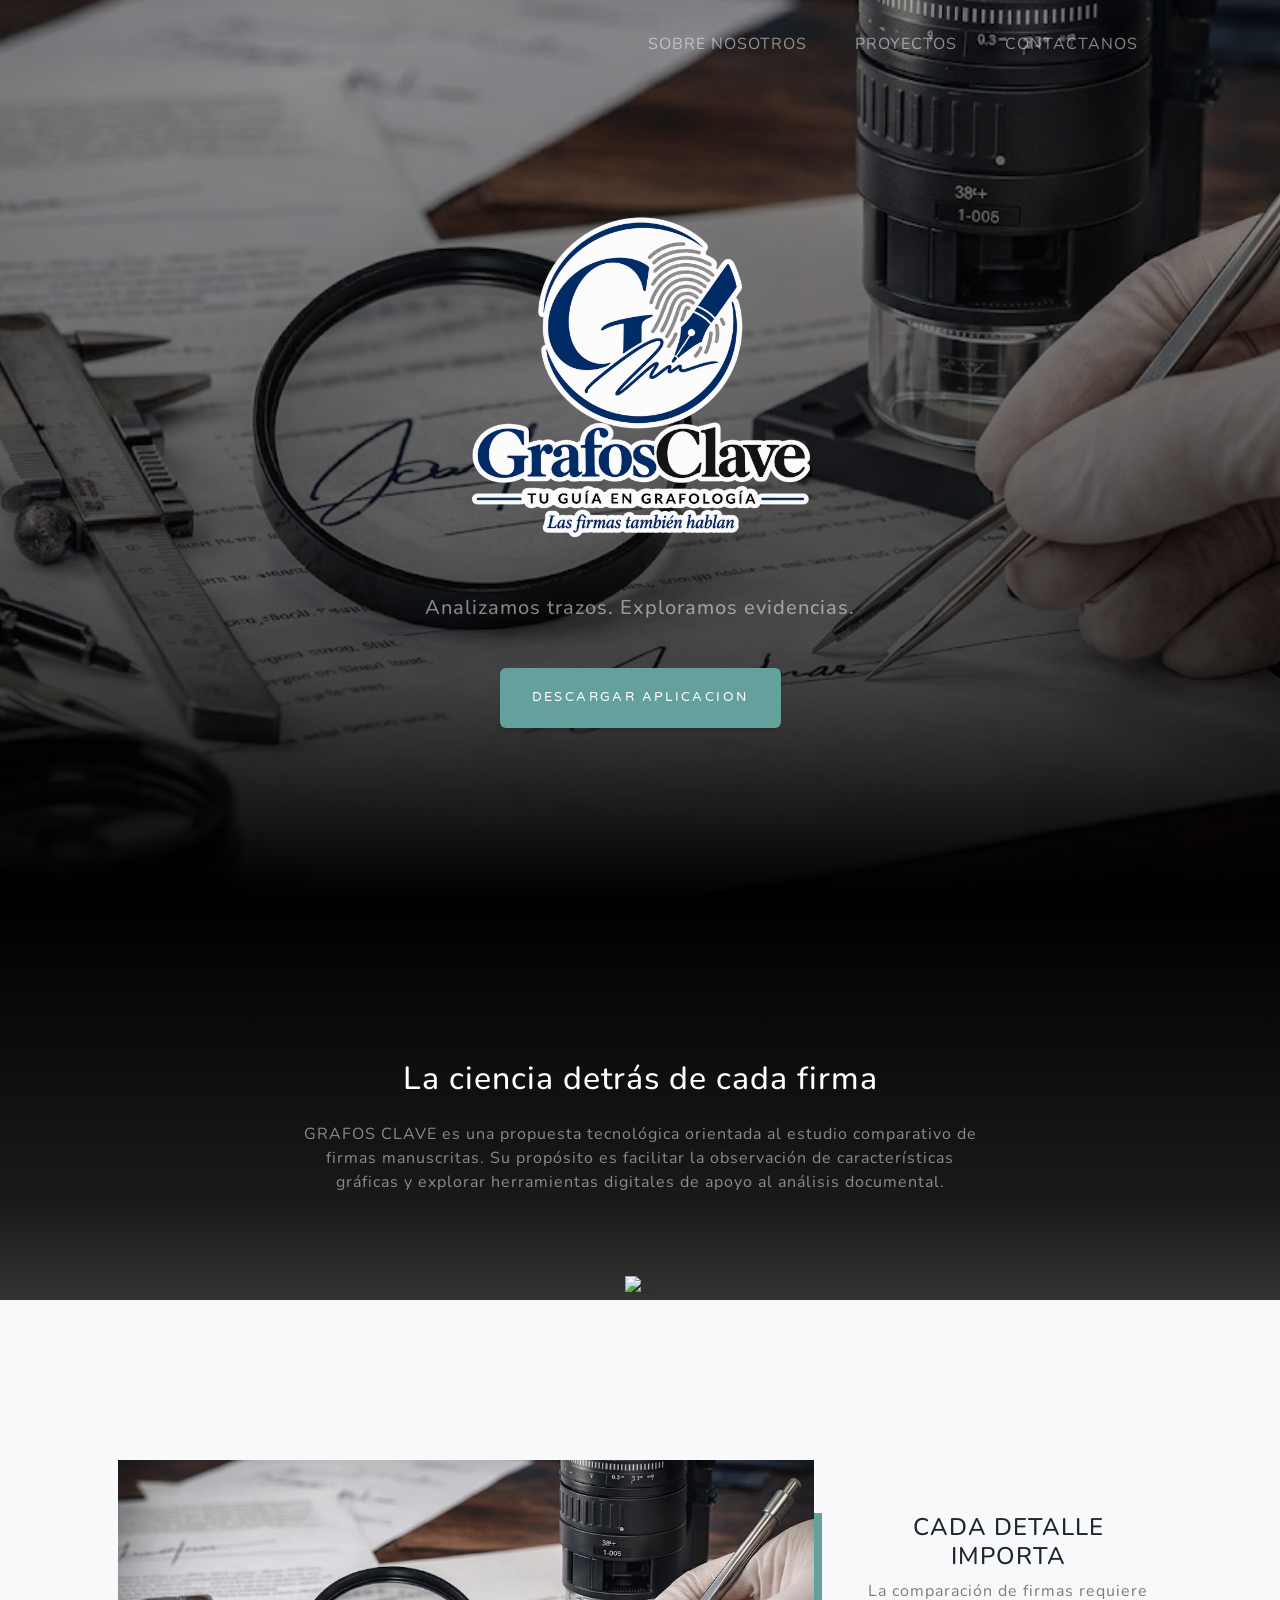
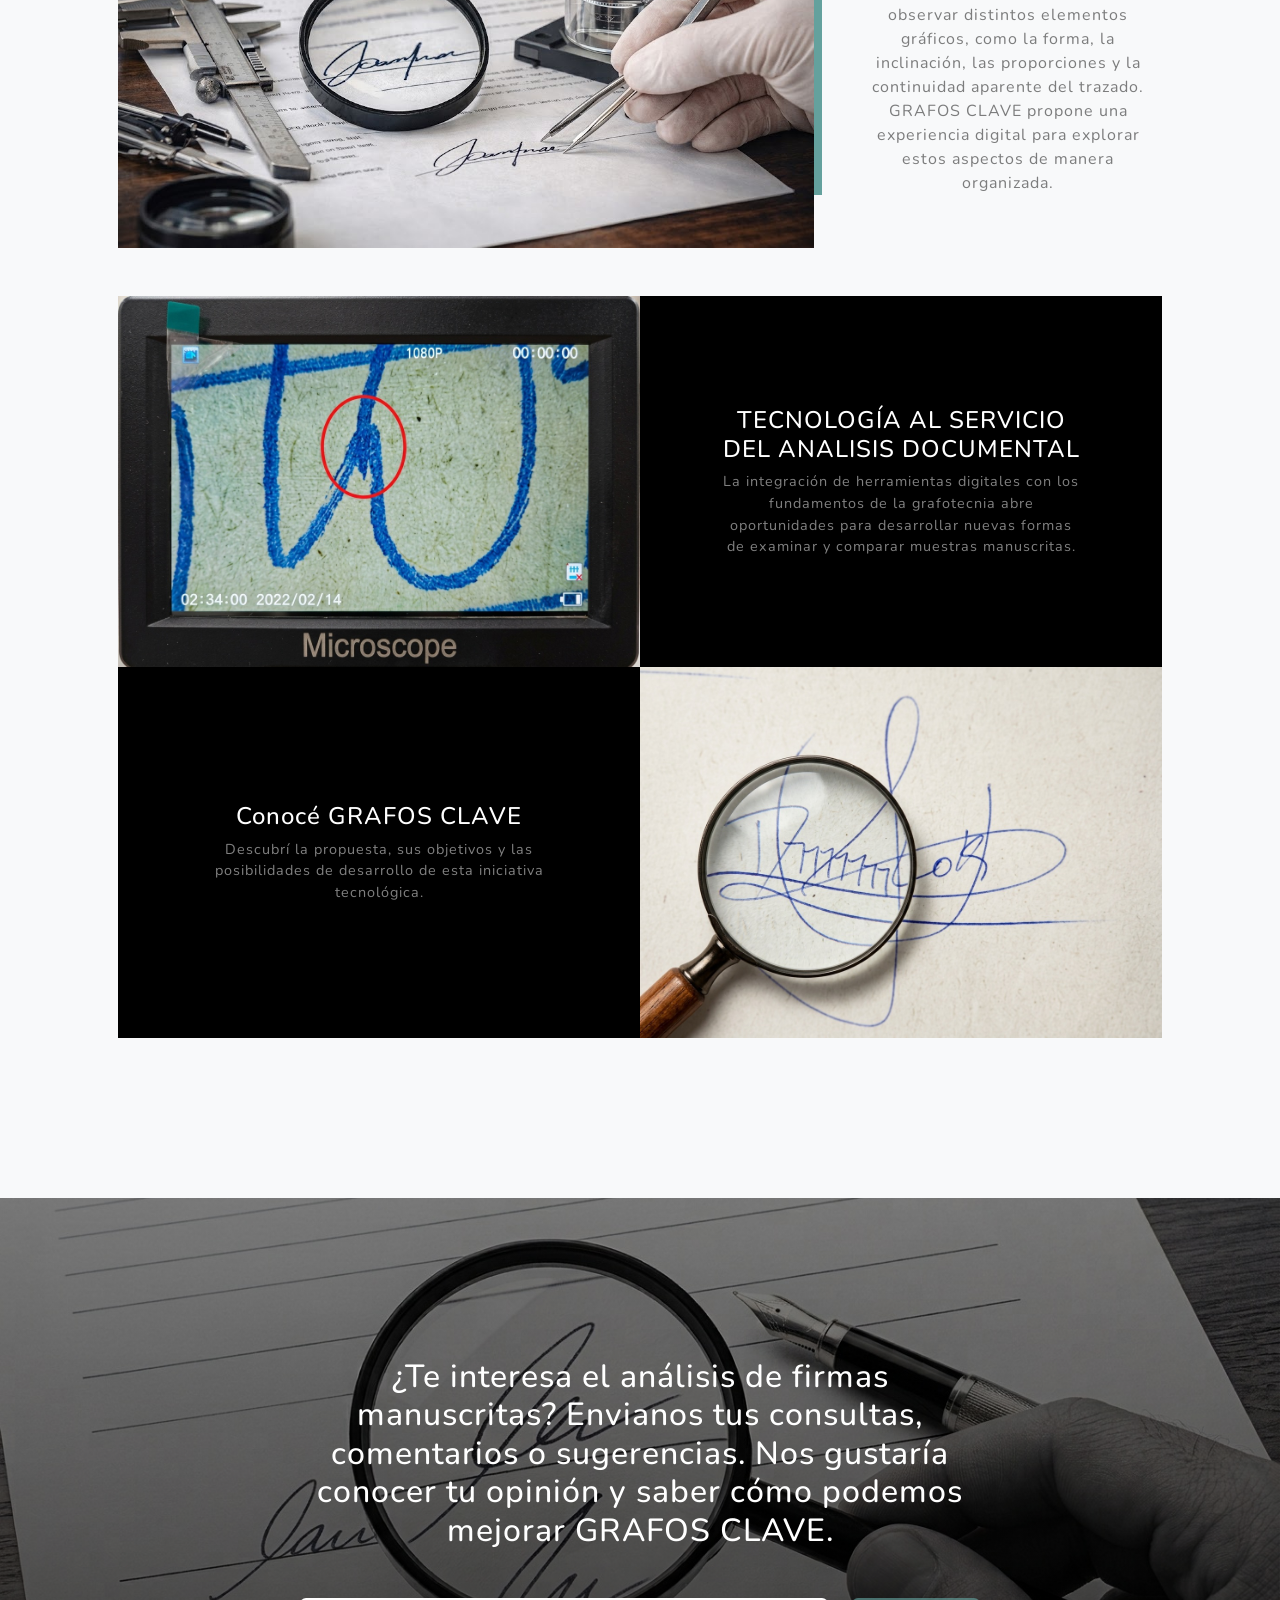
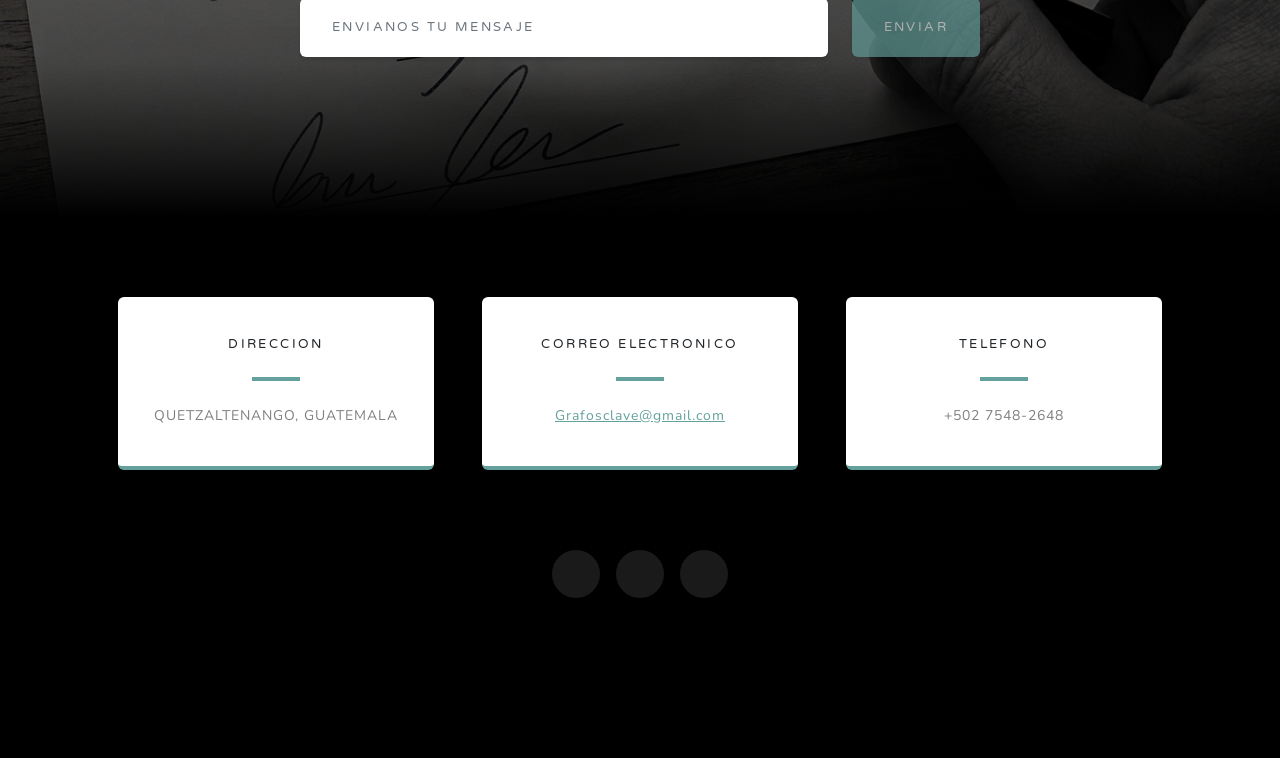
==== commit f34207c8: "Update index.html" ====
--- a/index.html
+++ b/index.html
@@ -18,7 +18,7 @@
         <!-- Navigation-->
         <nav class="navbar navbar-expand-lg navbar-light fixed-top" id="mainNav">
             <div class="container px-4 px-lg-5">
-                <a class="navbar-brand" href="#page-top">Start Bootstrap</a>
+                <a class="navbar-brand" href="#page-top"></a>
                 <button class="navbar-toggler navbar-toggler-right" type="button" data-bs-toggle="collapse" data-bs-target="#navbarResponsive" aria-controls="navbarResponsive" aria-expanded="false" aria-label="Toggle navigation">
                     Menu
                     <i class="fas fa-bars"></i>
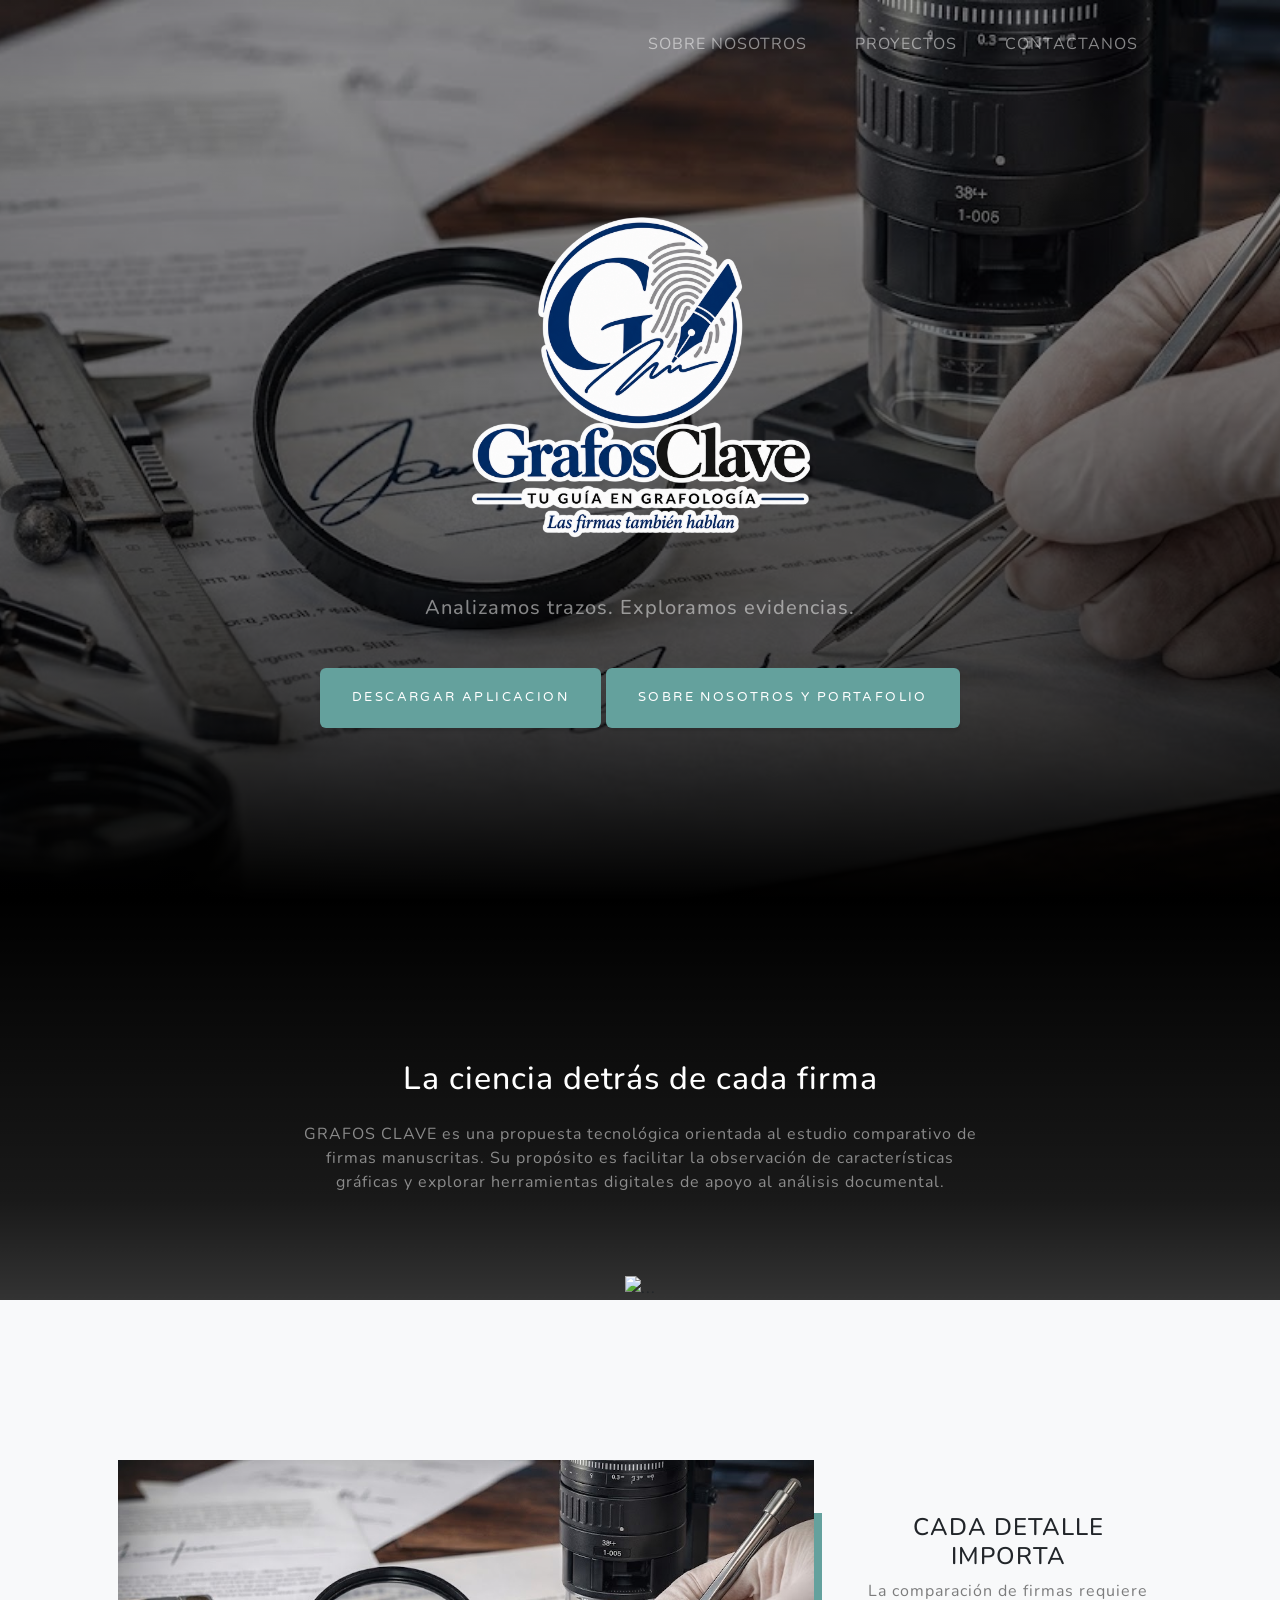
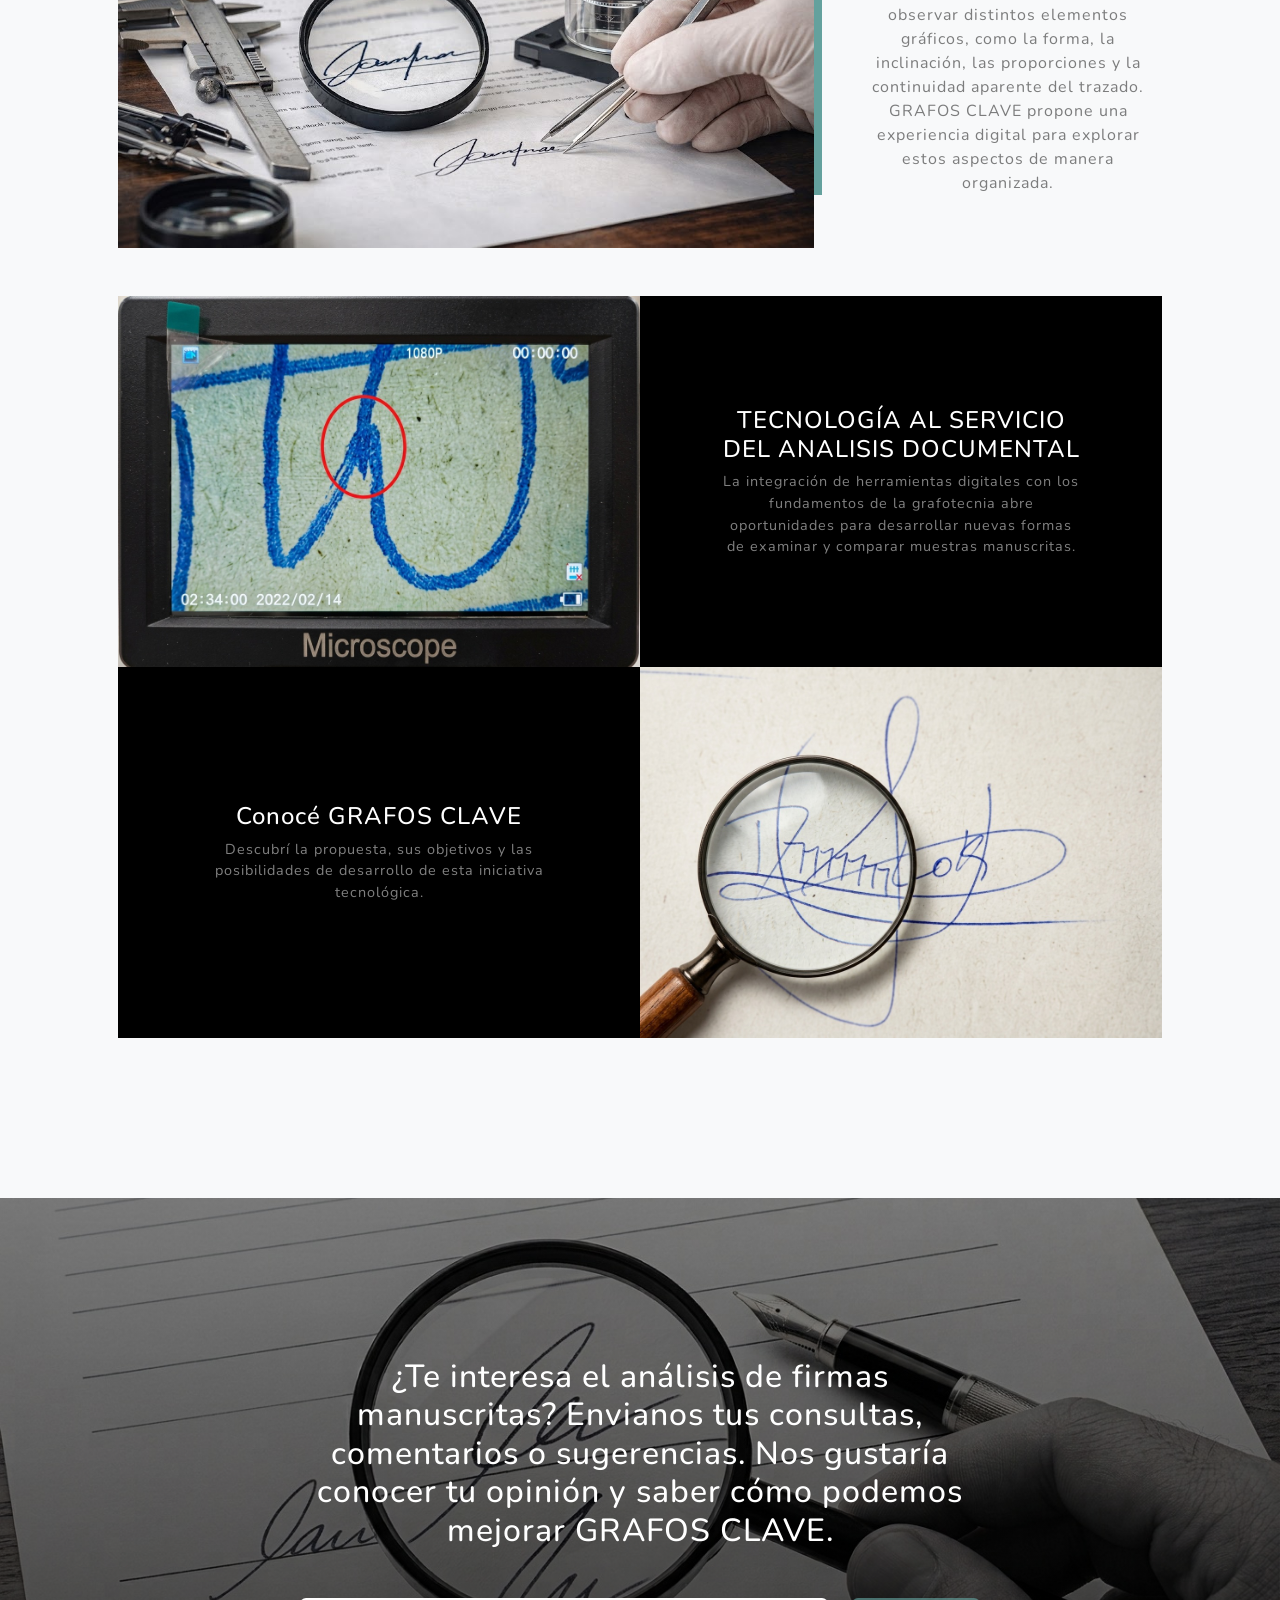
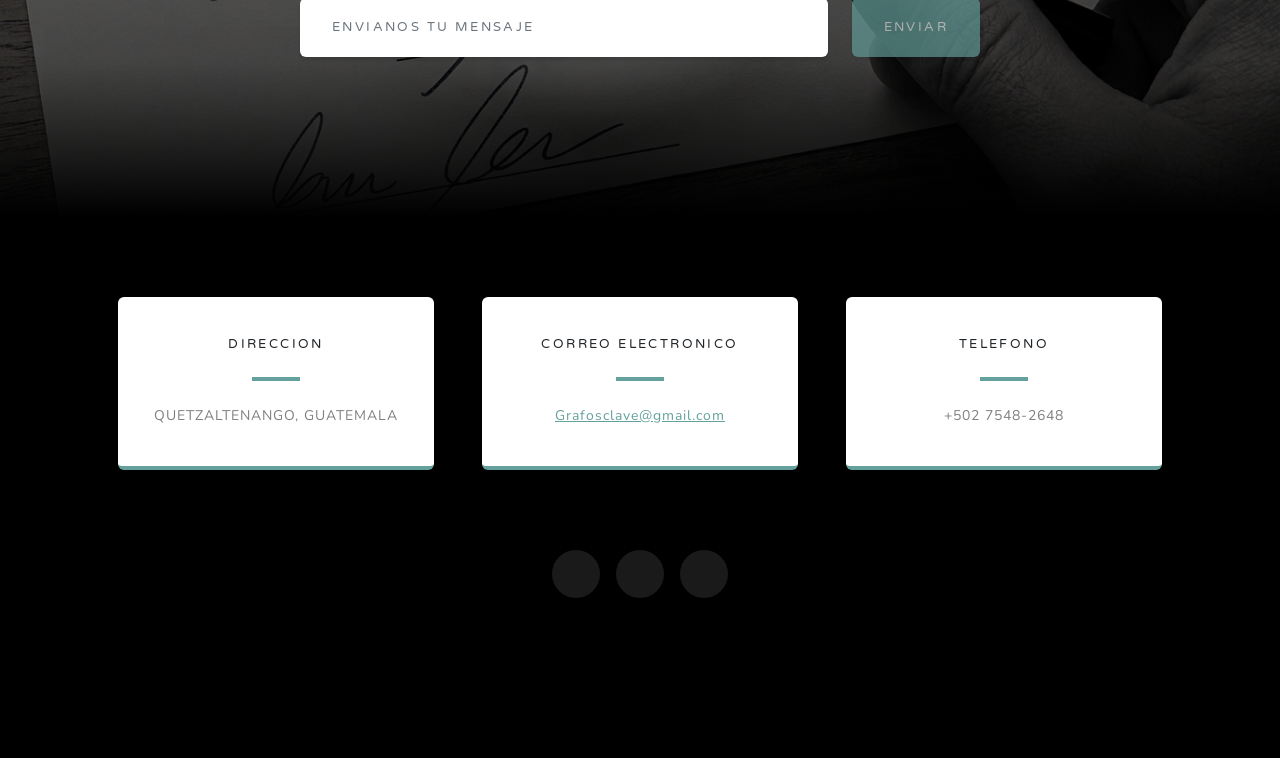
==== commit 3e04cba1: "Update index.html" ====
--- a/index.html
+++ b/index.html
@@ -26,7 +26,7 @@
                 <div class="collapse navbar-collapse" id="navbarResponsive">
                     <ul class="navbar-nav ms-auto">
                         <li class="nav-item"><a class="nav-link" href="#about">SOBRE NOSOTROS</a></li>
-                        <li class="nav-item"><a class="nav-link" href="#projects">PROYECTOS</a></li>
+                        <li class="nav-item"><a class="nav-link" href="#https://yoshher646-web.github.io/GRAFOSCLAVE/SOBRENOSOTROS/#!">PROYECTOS</a></li>
                         <li class="nav-item"><a class="nav-link" href="#signup">CONTACTANOS</a></li>
                     </ul>
                 </div>
@@ -42,6 +42,7 @@
                      class="logo-pagina mb-4">
                         <h2 class="text-white-50 mx-auto mt-2 mb-5">Analizamos trazos. Exploramos evidencias.</h2>
                         <a class="btn btn-primary" href="##">DESCARGAR APLICACION</a>
+                         <a class="btn btn-primary" href="https://yoshher646-web.github.io/GRAFOSCLAVE/SOBRENOSOTROS/#!">SOBRE NOSOTROS Y PORTAFOLIO</a>
                     </div>
                 </div>
             </div>
